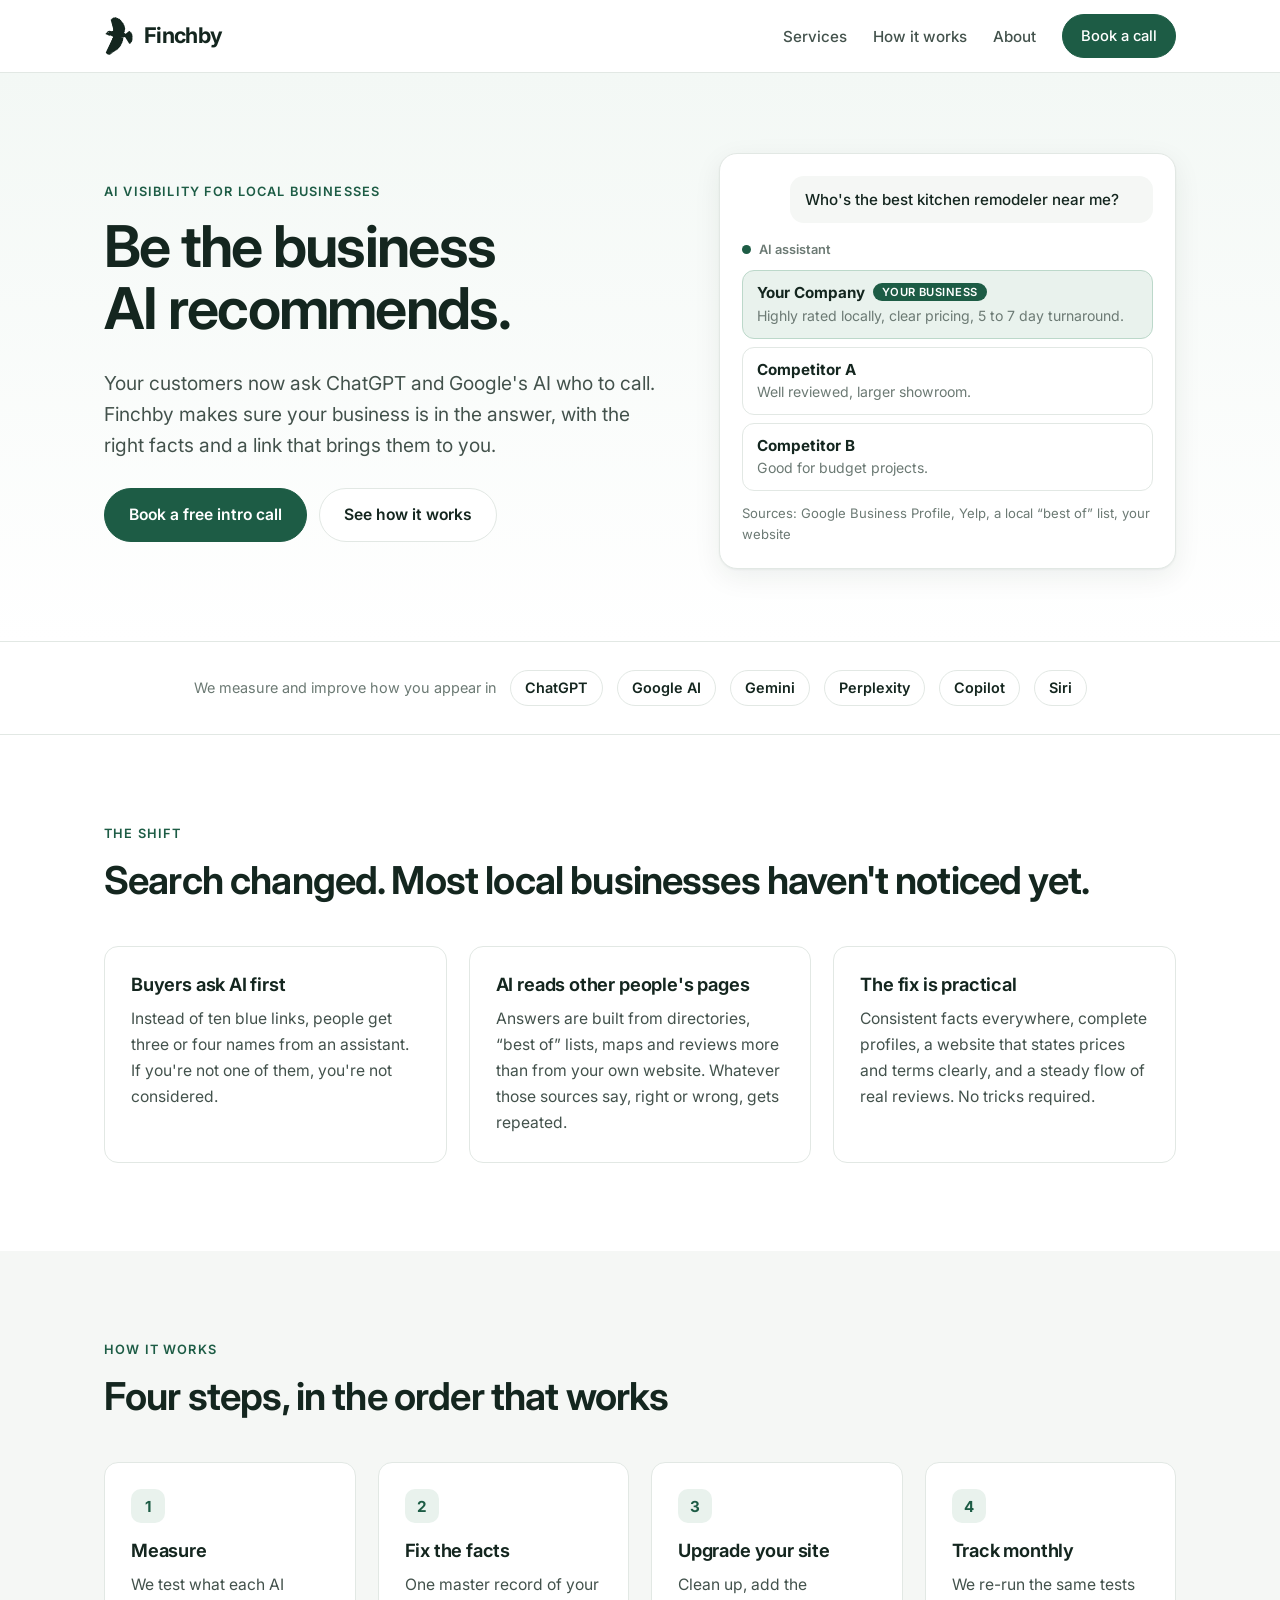
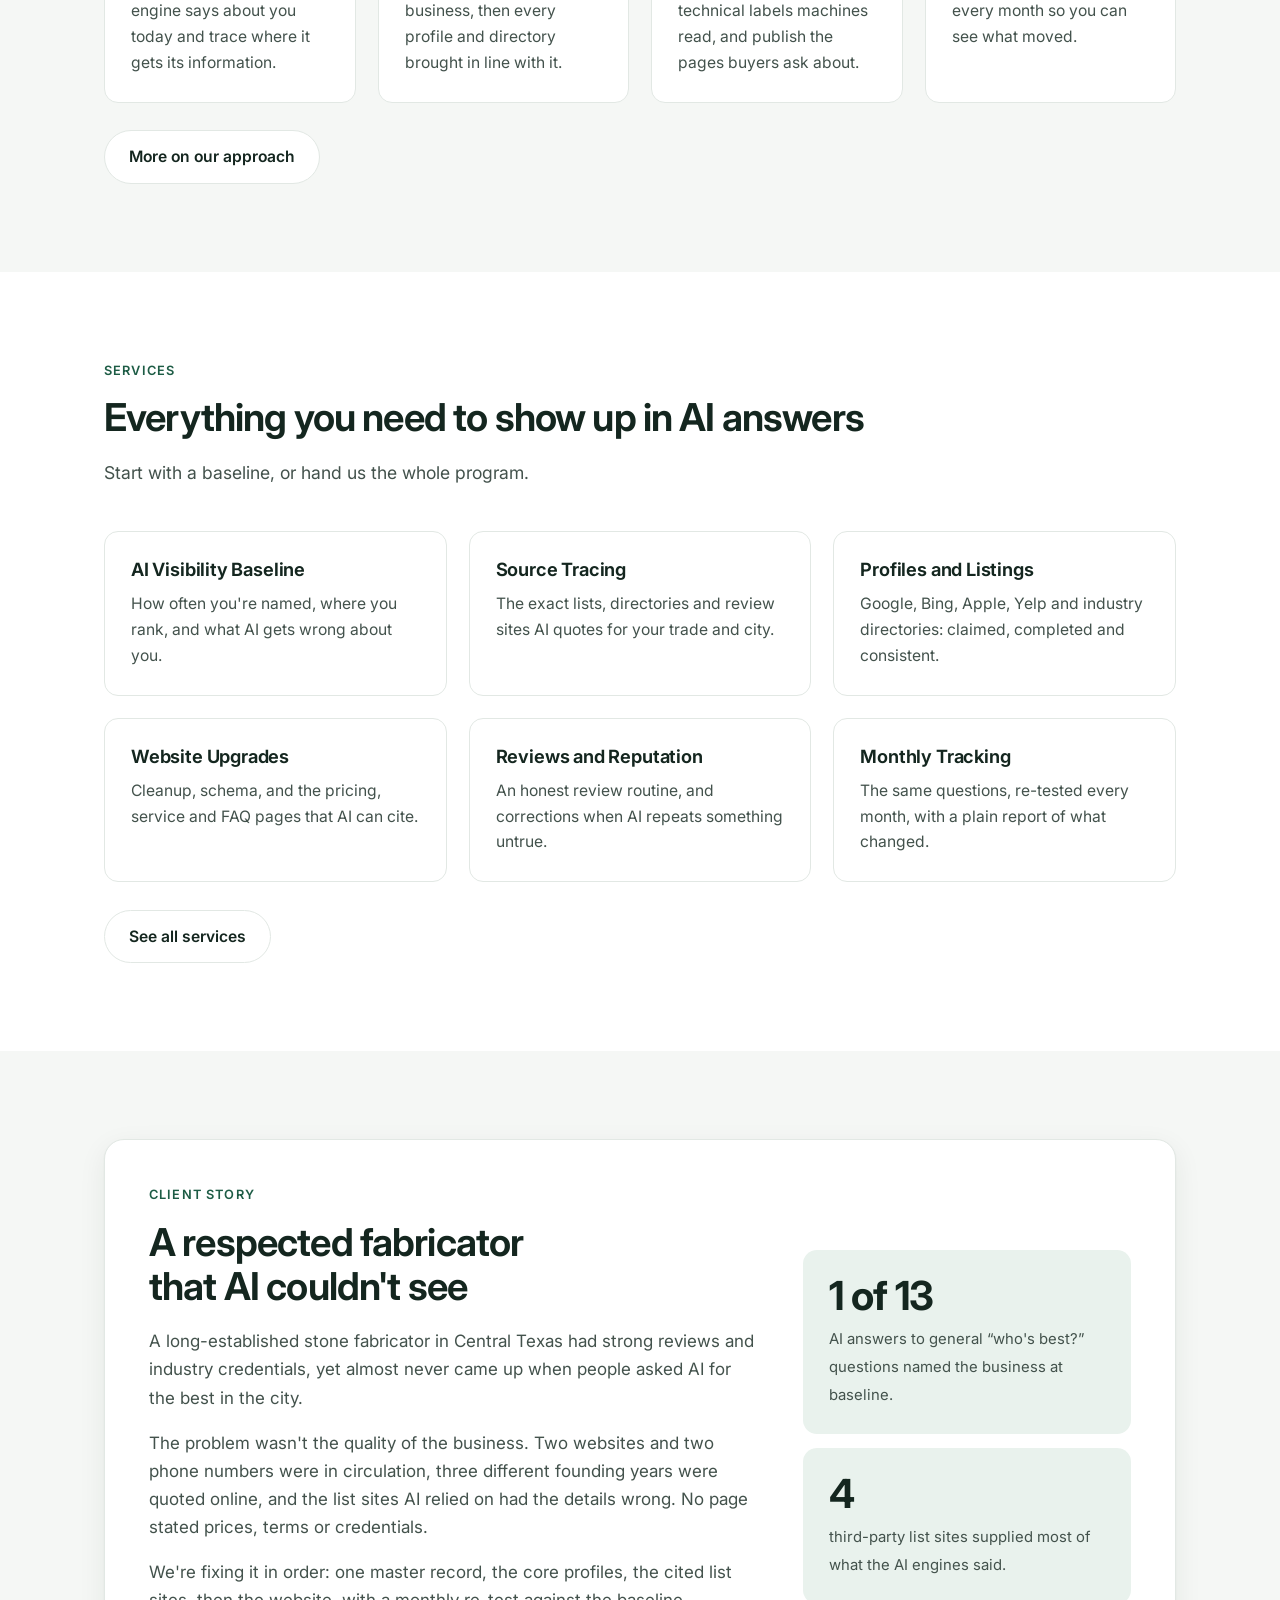
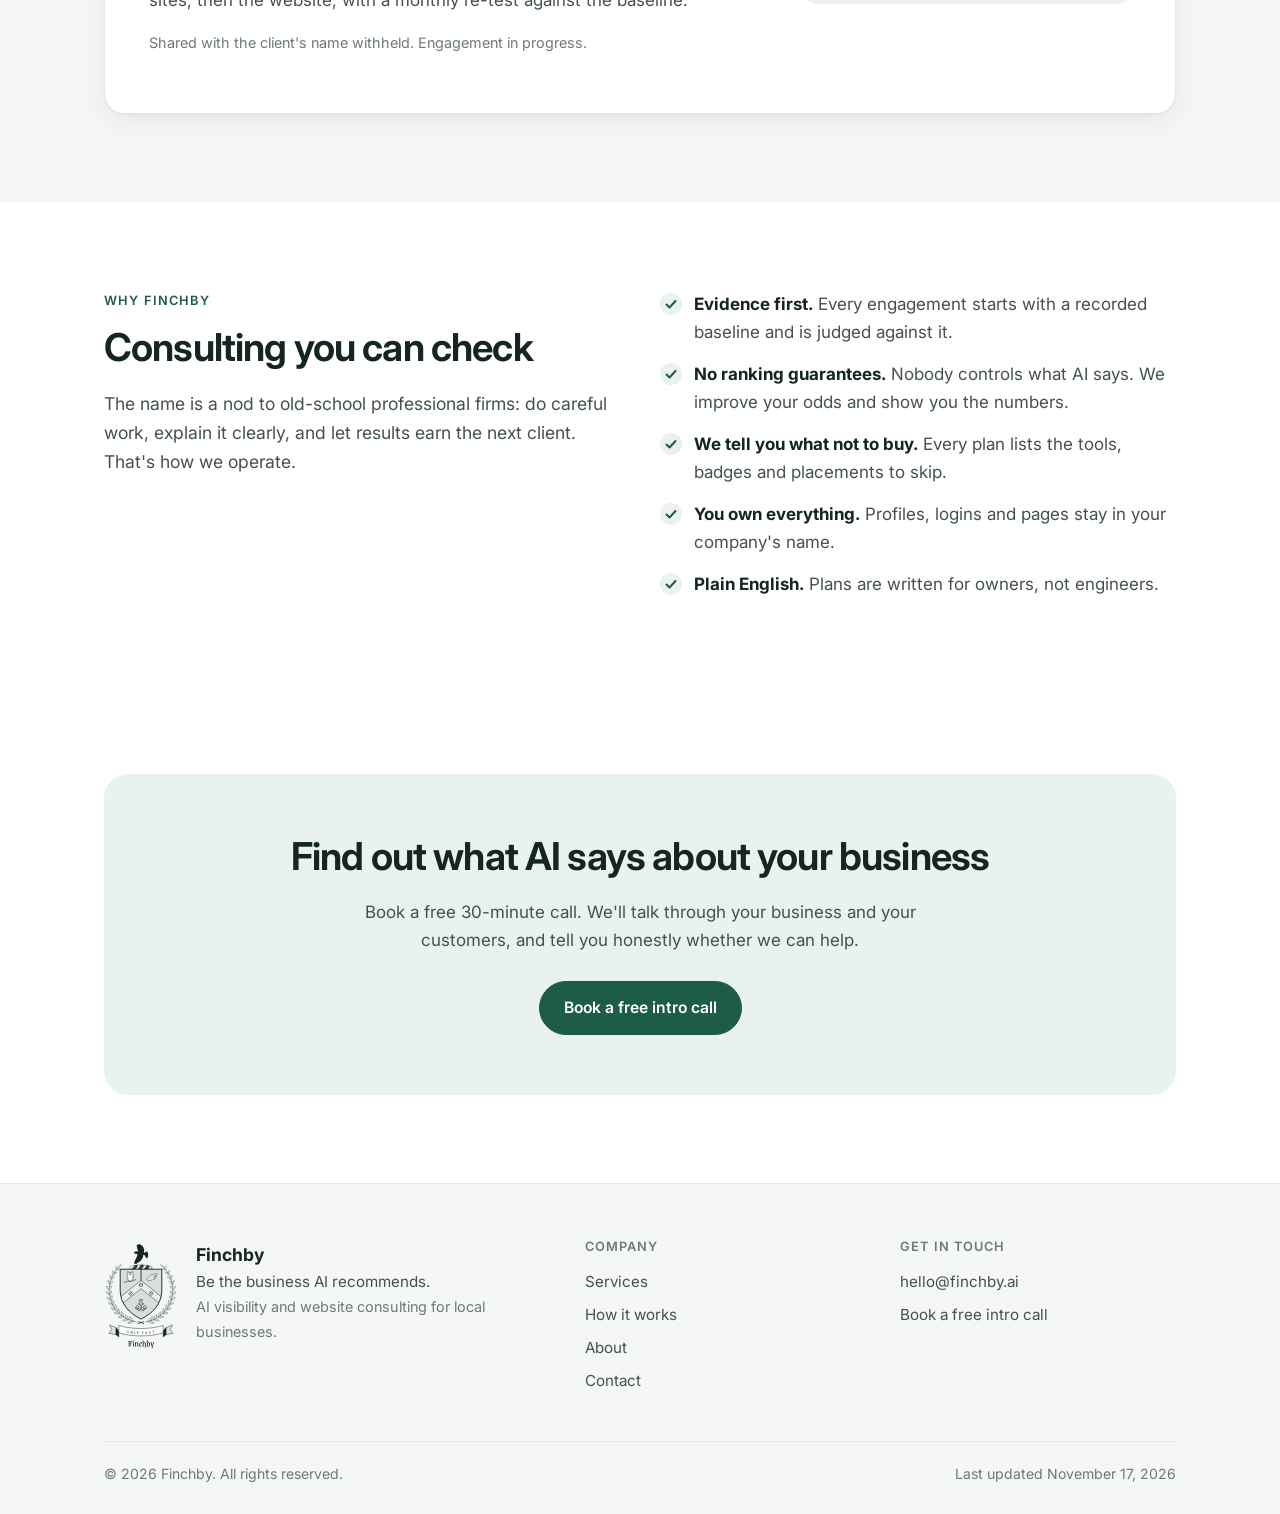
==== finchby_website_V1/index.html @ 9ef3b871 "Crest: cloth-like wreath, Finchby name in blackletter, smaller finch The wreath is now a chunkier tw" ====
<!doctype html>
<html lang="en-US">
<head>
<meta charset="utf-8">
<meta name="viewport" content="width=device-width, initial-scale=1">
<title>AI Visibility for Local Businesses | Finchby</title>
<meta name="description" content="Finchby helps local businesses get found, described accurately and recommended by ChatGPT, Google AI, Gemini, Perplexity and Copilot.">
<link rel="canonical" href="https://finchby.ai/">
<meta property="og:type" content="website">
<meta property="og:site_name" content="Finchby">
<meta property="og:title" content="AI Visibility for Local Businesses | Finchby">
<meta property="og:description" content="Finchby helps local businesses get found, described accurately and recommended by ChatGPT, Google AI, Gemini, Perplexity and Copilot.">
<meta property="og:url" content="https://finchby.ai/">
<link rel="icon" href="assets/img/finch.svg" type="image/svg+xml">
<link rel="preconnect" href="https://fonts.googleapis.com">
<link rel="preconnect" href="https://fonts.gstatic.com" crossorigin>
<link href="https://fonts.googleapis.com/css2?family=Inter:wght@400;500;600;700&display=swap" rel="stylesheet">
<link rel="stylesheet" href="assets/css/style.css">
<script type="application/ld+json">
{
 "@context": "https://schema.org",
 "@type": "ProfessionalService",
 "@id": "https://finchby.ai/#organization",
 "name": "Finchby",
 "url": "https://finchby.ai/",
 "logo": "https://finchby.ai/assets/img/finch.svg",
 "email": "hello@finchby.ai",
 "description": "AI visibility consultancy for local businesses.",
 "slogan": "Be the business AI recommends.",
 "founder": {
  "@type": "Person",
  "name": "Steven Hope"
 },
 "areaServed": {
  "@type": "Country",
  "name": "United States"
 },
 "knowsAbout": [
  "AI visibility",
  "Generative engine optimization",
  "Answer engine optimization",
  "Local SEO",
  "WordPress",
  "Structured data"
 ],
 "hasOfferCatalog": {
  "@type": "OfferCatalog",
  "name": "Services",
  "itemListElement": [
   {
    "@type": "Offer",
    "itemOffered": {
     "@type": "Service",
     "name": "AI Visibility Baseline",
     "description": "We ask ChatGPT, Google, Gemini, Perplexity and Copilot the questions your customers ask, several times each. You see how often you're named, where you rank, which facts are wrong and which competitors show up instead."
    }
   },
   {
    "@type": "Offer",
    "itemOffered": {
     "@type": "Service",
     "name": "Source Tracing",
     "description": "AI rarely quotes your own website. We find the list sites, directories and review platforms it actually pulls from for your trade and city, and show where you stand on each one."
    }
   },
   {
    "@type": "Offer",
    "itemOffered": {
     "@type": "Service",
     "name": "Site Readiness Audit",
     "description": "A technical check of whether search engines and AI crawlers can reach and understand your website. You get a clear verdict (Ready, Needs Work or Blocked) and the reason."
    }
   },
   {
    "@type": "Offer",
    "itemOffered": {
     "@type": "Service",
     "name": "Action Plan",
     "description": "A prioritized plan in plain English. Every task has an owner, a time estimate and a cost, with milestones at 30, 60 and 90 days."
    }
   },
   {
    "@type": "Offer",
    "itemOffered": {
     "@type": "Service",
     "name": "Master Record",
     "description": "One agreed source of truth for your name, address, phone, hours, founding year and credentials. Every listing gets checked against it, field by field."
    }
   },
   {
    "@type": "Offer",
    "itemOffered": {
     "@type": "Service",
     "name": "Core Profiles",
     "description": "We claim and complete the profiles AI reads first: Google Business Profile, Bing Places, Apple Business, Yelp, Facebook and the top directory in your industry."
    }
   },
   {
    "@type": "Offer",
    "itemOffered": {
     "@type": "Service",
     "name": "Directory and List-Site Fixes",
     "description": "We get you onto the \u201cbest of\u201d lists AI quotes, correct the entries that are wrong, and tell you which paid placements aren't worth it."
    }
   },
   {
    "@type": "Offer",
    "itemOffered": {
     "@type": "Service",
     "name": "Duplicate and Legacy Cleanup",
     "description": "Old domains, former owners, extra phone numbers and conflicting founding dates confuse AI. We reconcile them, or work around the ones you can't change."
    }
   },
   {
    "@type": "Offer",
    "itemOffered": {
     "@type": "Service",
     "name": "Website Cleanup and Care",
     "description": "We remove leftover pages, broken links, oversized images and security gaps. We work in WordPress, Elementor and Yoast SEO, alongside your developer if you have one."
    }
   },
   {
    "@type": "Offer",
    "itemOffered": {
     "@type": "Service",
     "name": "Technical Setup and Schema",
     "description": "Page titles, descriptions, headings and structured data that tell machines what you do and where, plus the right AI-crawler settings at your host and firewall."
    }
   },
   {
    "@type": "Offer",
    "itemOffered": {
     "@type": "Service",
     "name": "Answer Pages",
     "description": "The pages buyers and AI look for and rarely find: pricing and terms, credentials, services, service areas and FAQs, each answering the question in the first two sentences."
    }
   },
   {
    "@type": "Offer",
    "itemOffered": {
     "@type": "Service",
     "name": "Review Program",
     "description": "A simple routine for asking every customer for a review and replying to each one. We never buy, filter or gate reviews."
    }
   },
   {
    "@type": "Offer",
    "itemOffered": {
     "@type": "Service",
     "name": "AI Answer Corrections",
     "description": "When AI repeats an outdated or unfair claim about you, we trace it to the source, publish the real facts and respond where the claim was made."
    }
   },
   {
    "@type": "Offer",
    "itemOffered": {
     "@type": "Service",
     "name": "Monthly Answer Check",
     "description": "We re-run the same questions on every engine, multiple times, and compare with your baseline. AI answers vary from one run to the next, so a single check proves nothing."
    }
   },
   {
    "@type": "Offer",
    "itemOffered": {
     "@type": "Service",
     "name": "Reporting",
     "description": "AI citations from Bing, question searches from Google, AI-assistant traffic in Google Analytics, and what customers say when you ask how they found you."
    }
   },
   {
    "@type": "Offer",
    "itemOffered": {
     "@type": "Service",
     "name": "Ongoing Advisory",
     "description": "A monthly retainer for owners who want the work watched, adjusted and explained as AI platforms change."
    }
   }
  ]
 }
}
</script>
</head>
<body>
<header class="site-header">
  <div class="wrap">
    <a class="brand" href="index.html" aria-label="Finchby, home">
      <img src="assets/img/finch.svg" alt="" width="30" height="40">
      <span>Finchby</span>
    </a>
    <nav class="nav" aria-label="Primary">
      <a href="services.html">Services</a>
      <a href="approach.html">How it works</a>
      <a href="about.html">About</a>
      <a class="btn" href="contact.html">Book a call</a>
    </nav>
  </div>
</header>
<main>

<section class="hero">
  <div class="wrap">
    <div>
      <p class="eyebrow">AI visibility for local businesses</p>
      <h1>Be the business AI recommends.</h1>
      <p class="lede">Your customers now ask ChatGPT and Google's AI who to call. Finchby makes sure your business is in the answer, with the right facts and a link that brings them to you.</p>
      <div class="actions">
        <a class="btn" href="contact.html">Book a free intro call</a>
        <a class="btn ghost" href="approach.html">See how it works</a>
      </div>
    </div>
    <div class="answer" role="img" aria-label="Illustration of an AI assistant recommending three local businesses, with yours listed first">
      <p class="q">Who's the best kitchen remodeler near me?</p>
      <div class="a-label"><span class="dot"></span>AI assistant</div>
      <ol>
        <li class="you"><strong>Your Company</strong><span>Highly rated locally, clear pricing, 5 to 7 day turnaround.</span></li>
        <li><strong>Competitor A</strong><span>Well reviewed, larger showroom.</span></li>
        <li><strong>Competitor B</strong><span>Good for budget projects.</span></li>
      </ol>
      <p class="src">Sources: Google Business Profile, Yelp, a local &ldquo;best of&rdquo; list, your website</p>
    </div>
  </div>
</section>

<div class="engines">
  <div class="wrap">
    <span>We measure and improve how you appear in</span>
    <span class="chip">ChatGPT</span><span class="chip">Google AI</span><span class="chip">Gemini</span><span class="chip">Perplexity</span><span class="chip">Copilot</span><span class="chip">Siri</span>
  </div>
</div>

<section>
  <div class="wrap">
    <div class="sec-head">
      <p class="eyebrow">The shift</p>
      <h2>Search changed. Most local businesses haven't noticed yet.</h2>
    </div>
    <div class="grid-3">
      <div class="card"><h3>Buyers ask AI first</h3><p>Instead of ten blue links, people get three or four names from an assistant. If you're not one of them, you're not considered.</p></div>
      <div class="card"><h3>AI reads other people's pages</h3><p>Answers are built from directories, &ldquo;best of&rdquo; lists, maps and reviews more than from your own website. Whatever those sources say, right or wrong, gets repeated.</p></div>
      <div class="card"><h3>The fix is practical</h3><p>Consistent facts everywhere, complete profiles, a website that states prices and terms clearly, and a steady flow of real reviews. No tricks required.</p></div>
    </div>
  </div>
</section>

<section class="soft">
  <div class="wrap">
    <div class="sec-head">
      <p class="eyebrow">How it works</p>
      <h2>Four steps, in the order that works</h2>
    </div>
    <div class="grid-4">
      <div class="card"><span class="num">1</span><h3>Measure</h3><p>We test what each AI engine says about you today and trace where it gets its information.</p></div>
      <div class="card"><span class="num">2</span><h3>Fix the facts</h3><p>One master record of your business, then every profile and directory brought in line with it.</p></div>
      <div class="card"><span class="num">3</span><h3>Upgrade your site</h3><p>Clean up, add the technical labels machines read, and publish the pages buyers ask about.</p></div>
      <div class="card"><span class="num">4</span><h3>Track monthly</h3><p>We re-run the same tests every month so you can see what moved.</p></div>
    </div>
    <div class="actions"><a class="btn ghost" href="approach.html">More on our approach</a></div>
  </div>
</section>

<section>
  <div class="wrap">
    <div class="sec-head">
      <p class="eyebrow">Services</p>
      <h2>Everything you need to show up in AI answers</h2>
      <p class="sub">Start with a baseline, or hand us the whole program.</p>
    </div>
    <div class="grid-3">
      <a class="card" href="services.html"><h3>AI Visibility Baseline</h3><p>How often you're named, where you rank, and what AI gets wrong about you.</p></a>
      <a class="card" href="services.html"><h3>Source Tracing</h3><p>The exact lists, directories and review sites AI quotes for your trade and city.</p></a>
      <a class="card" href="services.html"><h3>Profiles and Listings</h3><p>Google, Bing, Apple, Yelp and industry directories: claimed, completed and consistent.</p></a>
      <a class="card" href="services.html"><h3>Website Upgrades</h3><p>Cleanup, schema, and the pricing, service and FAQ pages that AI can cite.</p></a>
      <a class="card" href="services.html"><h3>Reviews and Reputation</h3><p>An honest review routine, and corrections when AI repeats something untrue.</p></a>
      <a class="card" href="services.html"><h3>Monthly Tracking</h3><p>The same questions, re-tested every month, with a plain report of what changed.</p></a>
    </div>
    <div class="actions"><a class="btn ghost" href="services.html">See all services</a></div>
  </div>
</section>

<section class="soft">
  <div class="wrap">
    <div class="case">
      <div>
        <p class="eyebrow">Client story</p>
        <h2>A respected fabricator that AI couldn't see</h2>
        <p>A long-established stone fabricator in Central Texas had strong reviews and industry credentials, yet almost never came up when people asked AI for the best in the city.</p>
        <p>The problem wasn't the quality of the business. Two websites and two phone numbers were in circulation, three different founding years were quoted online, and the list sites AI relied on had the details wrong. No page stated prices, terms or credentials.</p>
        <p>We're fixing it in order: one master record, the core profiles, the cited list sites, then the website, with a monthly re-test against the baseline.</p>
        <p class="small">Shared with the client's name withheld. Engagement in progress.</p>
      </div>
      <div>
        <div class="stat"><b>1 of 13</b><span>AI answers to general &ldquo;who's best?&rdquo; questions named the business at baseline.</span></div>
        <div class="stat"><b>4</b><span>third-party list sites supplied most of what the AI engines said.</span></div>
      </div>
    </div>
  </div>
</section>

<section>
  <div class="wrap">
    <div class="grid-2">
      <div>
        <p class="eyebrow">Why Finchby</p>
        <h2>Consulting you can check</h2>
        <p class="sub">The name is a nod to old-school professional firms: do careful work, explain it clearly, and let results earn the next client. That's how we operate.</p>
      </div>
      <ul class="checks">
        <li><strong>Evidence first.</strong> Every engagement starts with a recorded baseline and is judged against it.</li>
        <li><strong>No ranking guarantees.</strong> Nobody controls what AI says. We improve your odds and show you the numbers.</li>
        <li><strong>We tell you what not to buy.</strong> Every plan lists the tools, badges and placements to skip.</li>
        <li><strong>You own everything.</strong> Profiles, logins and pages stay in your company's name.</li>
        <li><strong>Plain English.</strong> Plans are written for owners, not engineers.</li>
      </ul>
    </div>
  </div>
</section>

<section>
  <div class="wrap">
    <div class="cta">
      <h2>Find out what AI says about your business</h2>
      <p>Book a free 30-minute call. We'll talk through your business and your customers, and tell you honestly whether we can help.</p>
      <div class="actions" style="justify-content:center"><a class="btn" href="contact.html">Book a free intro call</a></div>
    </div>
  </div>
</section>
</main>
<footer class="site-footer">
  <div class="wrap">
    <div class="cols">
      <div class="foot-brand">
        <img src="assets/img/crest.svg" alt="The Finchby crest" width="74" height="110">
        <p><strong>Finchby</strong><br>Be the business AI recommends.<br><span class="small">AI visibility and website consulting for local businesses.</span></p>
      </div>
      <div>
        <h2>Company</h2>
        <ul>
          <li><a href="services.html">Services</a></li>
          <li><a href="approach.html">How it works</a></li>
          <li><a href="about.html">About</a></li>
          <li><a href="contact.html">Contact</a></li>
        </ul>
      </div>
      <div>
        <h2>Get in touch</h2>
        <ul>
          <li><a href="mailto:hello@finchby.ai">hello@finchby.ai</a></li>
          <li><a href="contact.html">Book a free intro call</a></li>
        </ul>
      </div>
    </div>
    <div class="colophon"><span>&copy; 2026 Finchby. All rights reserved.</span><span>Last updated November 17, 2026</span></div>
  </div>
</footer>
</body>
</html>
---- finchby_website_V1/assets/css/style.css ----
/* Finchby — site styles.
   The same tokens go into Elementor > Site Settings (Global Colors / Global Fonts).
   See docs/WORDPRESS-BUILD-GUIDE.md */
:root {
  --bg: #ffffff;
  --soft: #f5f7f5;        /* alternate band */
  --tint: #e9f2ed;        /* brand tint: badges, highlights, CTA band */
  --ink: #14261f;         /* headings, logo */
  --text: #43524c;        /* body copy */
  --muted: #6c7a74;
  --line: #e2e8e4;
  --brand: #1d5c45;       /* buttons, links */
  --brand-dark: #154634;
  --radius: 14px;
  --shadow: 0 1px 2px rgba(20,38,31,.05), 0 8px 28px rgba(20,38,31,.07);
  --font: "Inter", system-ui, -apple-system, "Segoe UI", Roboto, Arial, sans-serif;
  --wrap: 1120px;
}
* { box-sizing: border-box; }
html { -webkit-text-size-adjust: 100%; scroll-behavior: smooth; }
body { margin: 0; background: var(--bg); color: var(--text); font-family: var(--font); font-size: 17px; line-height: 1.65; -webkit-font-smoothing: antialiased; }
img, svg { max-width: 100%; height: auto; }
a { color: var(--brand); text-underline-offset: 3px; }
a:hover { color: var(--brand-dark); }
.wrap { max-width: var(--wrap); margin: 0 auto; padding: 0 24px; }
.narrow { max-width: 760px; }
.center { text-align: center; }
.center .lede, .center .sub { margin-left: auto; margin-right: auto; }

h1, h2, h3 { color: var(--ink); font-weight: 650; line-height: 1.15; letter-spacing: -.022em; margin: 0 0 .5em; text-wrap: balance; }
h1 { font-size: clamp(2.3rem, 5vw, 3.6rem); letter-spacing: -.03em; line-height: 1.07; }
h2 { font-size: clamp(1.7rem, 3.2vw, 2.4rem); }
h3 { font-size: 1.14rem; letter-spacing: -.01em; line-height: 1.3; }
p { margin: 0 0 1em; }
.lede { font-size: 1.2rem; line-height: 1.6; max-width: 36em; }
.sub { font-size: 1.1rem; max-width: 40em; color: var(--text); }
.eyebrow { font-size: .8rem; font-weight: 600; letter-spacing: .09em; text-transform: uppercase; color: var(--brand); margin: 0 0 .9rem; }
.small { font-size: .9rem; color: var(--muted); }

/* Header */
.site-header { position: sticky; top: 0; z-index: 10; background: rgba(255,255,255,.92); backdrop-filter: blur(10px); border-bottom: 1px solid var(--line); }
.site-header .wrap { display: flex; align-items: center; justify-content: space-between; flex-wrap: wrap; gap: 6px 28px; padding-top: 14px; padding-bottom: 14px; }
.brand { display: flex; align-items: center; gap: 10px; text-decoration: none; color: var(--ink); font-size: 1.35rem; font-weight: 700; letter-spacing: -.03em; }
.brand img { width: 30px; display: block; }
.nav { display: flex; align-items: center; flex-wrap: wrap; gap: 4px 26px; }
.nav a { font-size: .95rem; font-weight: 500; text-decoration: none; color: var(--text); }
.nav a:hover, .nav a[aria-current="page"] { color: var(--ink); }
.nav a[aria-current="page"] { font-weight: 600; }

/* Buttons */
.btn { display: inline-block; font: inherit; font-size: .98rem; font-weight: 600; text-decoration: none; cursor: pointer; padding: 13px 24px; border-radius: 999px; border: 1px solid var(--brand); background: var(--brand); color: #fff; transition: background .15s, transform .15s; }
.btn:hover { background: var(--brand-dark); border-color: var(--brand-dark); color: #fff; transform: translateY(-1px); }
.btn.ghost { background: #fff; color: var(--ink); border-color: var(--line); }
.btn.ghost:hover { background: var(--soft); color: var(--ink); border-color: #cfd8d2; }
.nav .btn { padding: 9px 18px; font-size: .92rem; color: #fff; }
.actions { display: flex; flex-wrap: wrap; gap: 12px; margin-top: 1.7rem; }
.center .actions { justify-content: center; }

/* Sections */
section { padding: 88px 0; }
.soft { background: var(--soft); }
.hero { padding: 80px 0 72px; background: linear-gradient(180deg, #f3f8f5 0%, #fff 100%); }
.hero .wrap { display: grid; grid-template-columns: 1.1fr .9fr; gap: 56px; align-items: center; }
.page-head { padding: 72px 0 48px; background: linear-gradient(180deg, #f3f8f5 0%, #fff 100%); }
.sec-head { margin-bottom: 44px; }

/* AI answer mock-up */
.answer { background: #fff; border: 1px solid var(--line); border-radius: 18px; box-shadow: var(--shadow); padding: 22px; font-size: .95rem; }
.answer .q { background: var(--soft); border-radius: 14px; padding: 11px 15px; color: var(--ink); font-weight: 500; margin: 0 0 16px 48px; }
.answer .a-label { display: flex; align-items: center; gap: 8px; font-size: .8rem; font-weight: 600; color: var(--muted); margin-bottom: 10px; }
.answer .dot { width: 9px; height: 9px; border-radius: 50%; background: var(--brand); }
.answer ol { list-style: none; margin: 0; padding: 0; display: grid; gap: 8px; }
.answer li { border: 1px solid var(--line); border-radius: 12px; padding: 11px 14px; line-height: 1.45; }
.answer li strong { color: var(--ink); display: block; }
.answer li span { color: var(--muted); font-size: .88rem; }
.answer li.you { background: var(--tint); border-color: #bcd8ca; }
.answer li.you strong::after { content: "Your business"; font-size: .7rem; font-weight: 600; letter-spacing: .04em; text-transform: uppercase; background: var(--brand); color: #fff; border-radius: 999px; padding: 2px 9px; margin-left: 8px; vertical-align: 2px; }
.answer .src { margin: 12px 0 0; font-size: .82rem; color: var(--muted); }

/* Engine strip */
.engines { padding: 28px 0; border-top: 1px solid var(--line); border-bottom: 1px solid var(--line); }
.engines .wrap { display: flex; flex-wrap: wrap; align-items: center; justify-content: center; gap: 10px 14px; }
.engines span { font-size: .9rem; color: var(--muted); }
.chip { font-weight: 600; color: var(--ink) !important; border: 1px solid var(--line); border-radius: 999px; padding: 5px 14px; background: #fff; }

/* Grids and cards */
.grid-4 { display: grid; grid-template-columns: repeat(4, 1fr); gap: 22px; }
.grid-3 { display: grid; grid-template-columns: repeat(3, 1fr); gap: 22px; }
.grid-2 { display: grid; grid-template-columns: repeat(2, 1fr); gap: 40px; }
.card { background: #fff; border: 1px solid var(--line); border-radius: var(--radius); padding: 26px; }
.card p:last-child { margin-bottom: 0; }
.card p { font-size: .98rem; }
a.card { text-decoration: none; color: inherit; transition: box-shadow .15s, transform .15s; display: block; }
a.card:hover { box-shadow: var(--shadow); transform: translateY(-2px); color: inherit; }
.num { display: inline-flex; align-items: center; justify-content: center; width: 34px; height: 34px; border-radius: 10px; background: var(--tint); color: var(--brand); font-weight: 700; font-size: .95rem; margin-bottom: 16px; }
.more { font-weight: 600; color: var(--brand); font-size: .92rem; }

/* Case study */
.case { background: #fff; border: 1px solid var(--line); border-radius: 20px; box-shadow: var(--shadow); padding: 44px; display: grid; grid-template-columns: 1.3fr .7fr; gap: 44px; align-items: center; }
.stat { background: var(--tint); border-radius: var(--radius); padding: 26px; }
.stat + .stat { margin-top: 14px; }
.stat b { display: block; font-size: 2.5rem; line-height: 1; letter-spacing: -.03em; color: var(--ink); margin-bottom: 8px; }
.stat span { font-size: .93rem; }

/* Check lists */
.checks { list-style: none; padding: 0; margin: 0; display: grid; gap: 14px; }
.checks li { position: relative; padding-left: 34px; }
.checks li::before { content: ""; position: absolute; left: 0; top: 3px; width: 22px; height: 22px; border-radius: 50%; background: var(--tint) url("data:image/svg+xml,%3Csvg xmlns='http://www.w3.org/2000/svg' viewBox='0 0 22 22'%3E%3Cpath d='M6.5 11.5l3 3 6-6.5' fill='none' stroke='%231d5c45' stroke-width='2' stroke-linecap='round' stroke-linejoin='round'/%3E%3C/svg%3E") center/22px no-repeat; }
.checks.no li::before { background-color: #f3eeee; background-image: url("data:image/svg+xml,%3Csvg xmlns='http://www.w3.org/2000/svg' viewBox='0 0 22 22'%3E%3Cpath d='M7.5 7.5l7 7m0-7l-7 7' fill='none' stroke='%238a5a55' stroke-width='2' stroke-linecap='round'/%3E%3C/svg%3E"); }
.checks strong { color: var(--ink); }

/* Services catalogue */
.legend { display: flex; flex-wrap: wrap; gap: 8px 24px; align-items: center; font-size: .92rem; color: var(--muted); margin: 0; }
.svc-group { padding: 48px 0; border-top: 1px solid var(--line); display: grid; grid-template-columns: 280px 1fr; gap: 40px; }
.svc-group > header p { color: var(--muted); font-size: .98rem; }
.svc-list { display: grid; grid-template-columns: repeat(2, 1fr); gap: 16px; }
.svc { border: 1px solid var(--line); border-radius: var(--radius); padding: 22px; background: #fff; }
.svc h3 { margin-bottom: .5em; }
.svc p { margin: 0; font-size: .96rem; }
.status { display: inline-block; font-size: .7rem; font-weight: 600; letter-spacing: .05em; text-transform: uppercase; padding: 3px 10px; border-radius: 999px; background: var(--tint); color: var(--brand); margin-bottom: 12px; white-space: nowrap; }
.status.soon { background: #f1f2f1; color: var(--muted); }
.svc.is-soon { background: var(--soft); border-style: dashed; }
.svc.is-soon h3 { color: var(--text); }

/* FAQ */
.faq { display: grid; grid-template-columns: repeat(2, 1fr); gap: 8px 48px; }
.faq h3 { margin-top: 1.2em; }
.faq p { font-size: .98rem; }

/* CTA band */
.cta { background: var(--tint); border-radius: 24px; padding: 60px 32px; text-align: center; }
.cta p { max-width: 34em; margin-left: auto; margin-right: auto; }

/* Form */
form { display: grid; gap: 16px; }
label { display: block; font-size: .88rem; font-weight: 600; color: var(--ink); margin-bottom: 6px; }
input, select, textarea { width: 100%; font: inherit; font-size: 1rem; color: var(--ink); background: #fff; border: 1px solid #cfd8d2; border-radius: 10px; padding: 11px 13px; }
input:focus, select:focus, textarea:focus { outline: 2px solid var(--brand); outline-offset: 1px; border-color: var(--brand); }
form .btn { justify-self: start; }
.form-card { background: #fff; border: 1px solid var(--line); border-radius: 20px; box-shadow: var(--shadow); padding: 32px; }

/* Footer */
.site-footer { border-top: 1px solid var(--line); background: var(--soft); padding: 56px 0 28px; font-size: .95rem; }
.site-footer .cols { display: grid; grid-template-columns: 1.6fr 1fr 1fr; gap: 40px; }
.site-footer h2 { font-size: .8rem; letter-spacing: .08em; text-transform: uppercase; font-weight: 600; color: var(--muted); margin-bottom: .9rem; }
.site-footer ul { list-style: none; margin: 0; padding: 0; }
.site-footer li { margin-bottom: 8px; }
.site-footer a { color: var(--text); text-decoration: none; }
.site-footer a:hover { color: var(--ink); text-decoration: underline; }
.foot-brand { display: flex; gap: 18px; align-items: flex-start; }
.foot-brand img { width: 74px; flex: none; }
.foot-brand strong { color: var(--ink); font-size: 1.1rem; }
.colophon { margin-top: 40px; padding-top: 20px; border-top: 1px solid var(--line); color: var(--muted); font-size: .88rem; display: flex; flex-wrap: wrap; justify-content: space-between; gap: 8px; }

@media (max-width: 900px) {
  section { padding: 60px 0; }
  .hero { padding: 48px 0; }
  .hero .wrap, .case, .grid-2, .svc-group, .faq, .site-footer .cols { grid-template-columns: 1fr; }
  .hero .wrap { gap: 36px; }
  .grid-4, .grid-3 { grid-template-columns: repeat(2, 1fr); }
  .case { padding: 28px; gap: 28px; }
  .svc-group { gap: 18px; }
  .site-header { position: static; }
  .site-header .wrap { justify-content: center; }
  .nav { justify-content: center; gap: 4px 18px; }
}
@media (max-width: 600px) {
  body { font-size: 16px; }
  .grid-4, .grid-3, .svc-list { grid-template-columns: 1fr; }
  .answer .q { margin-left: 16px; }
  .cta { padding: 44px 22px; }
}
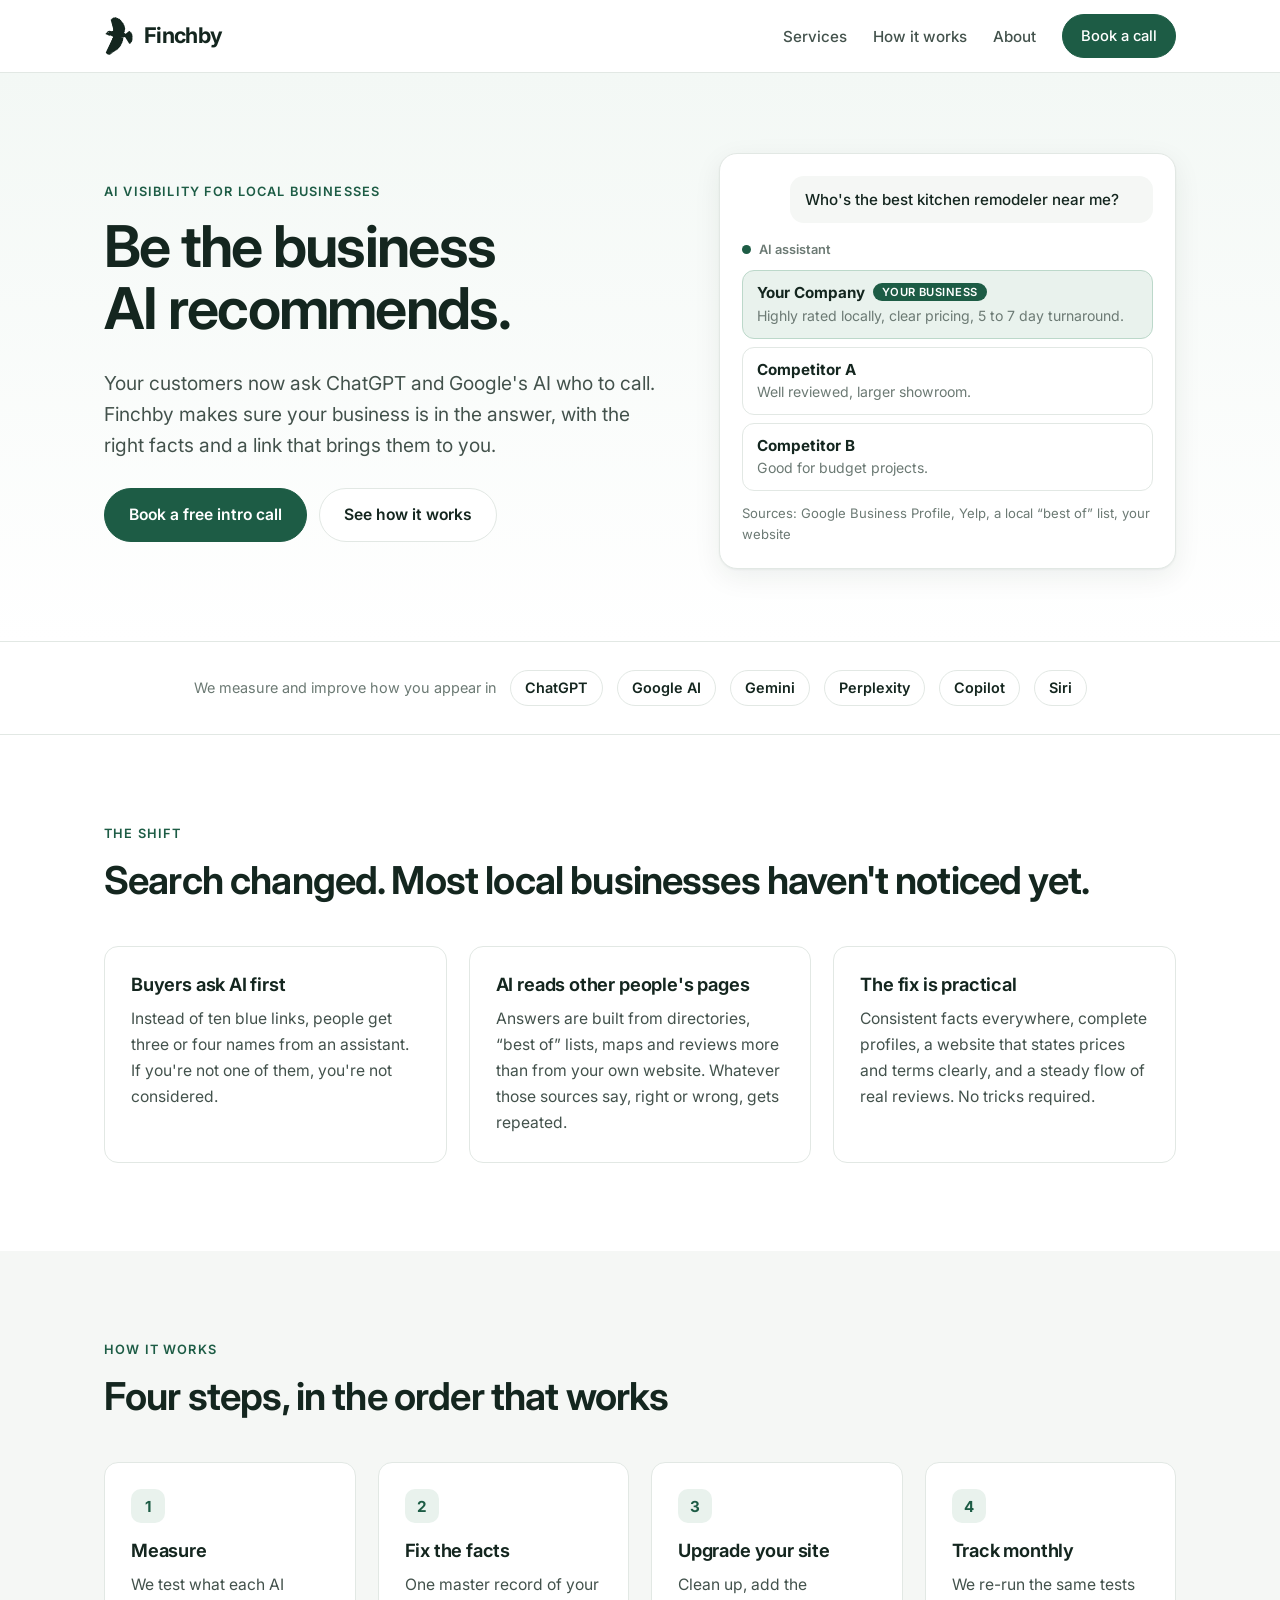
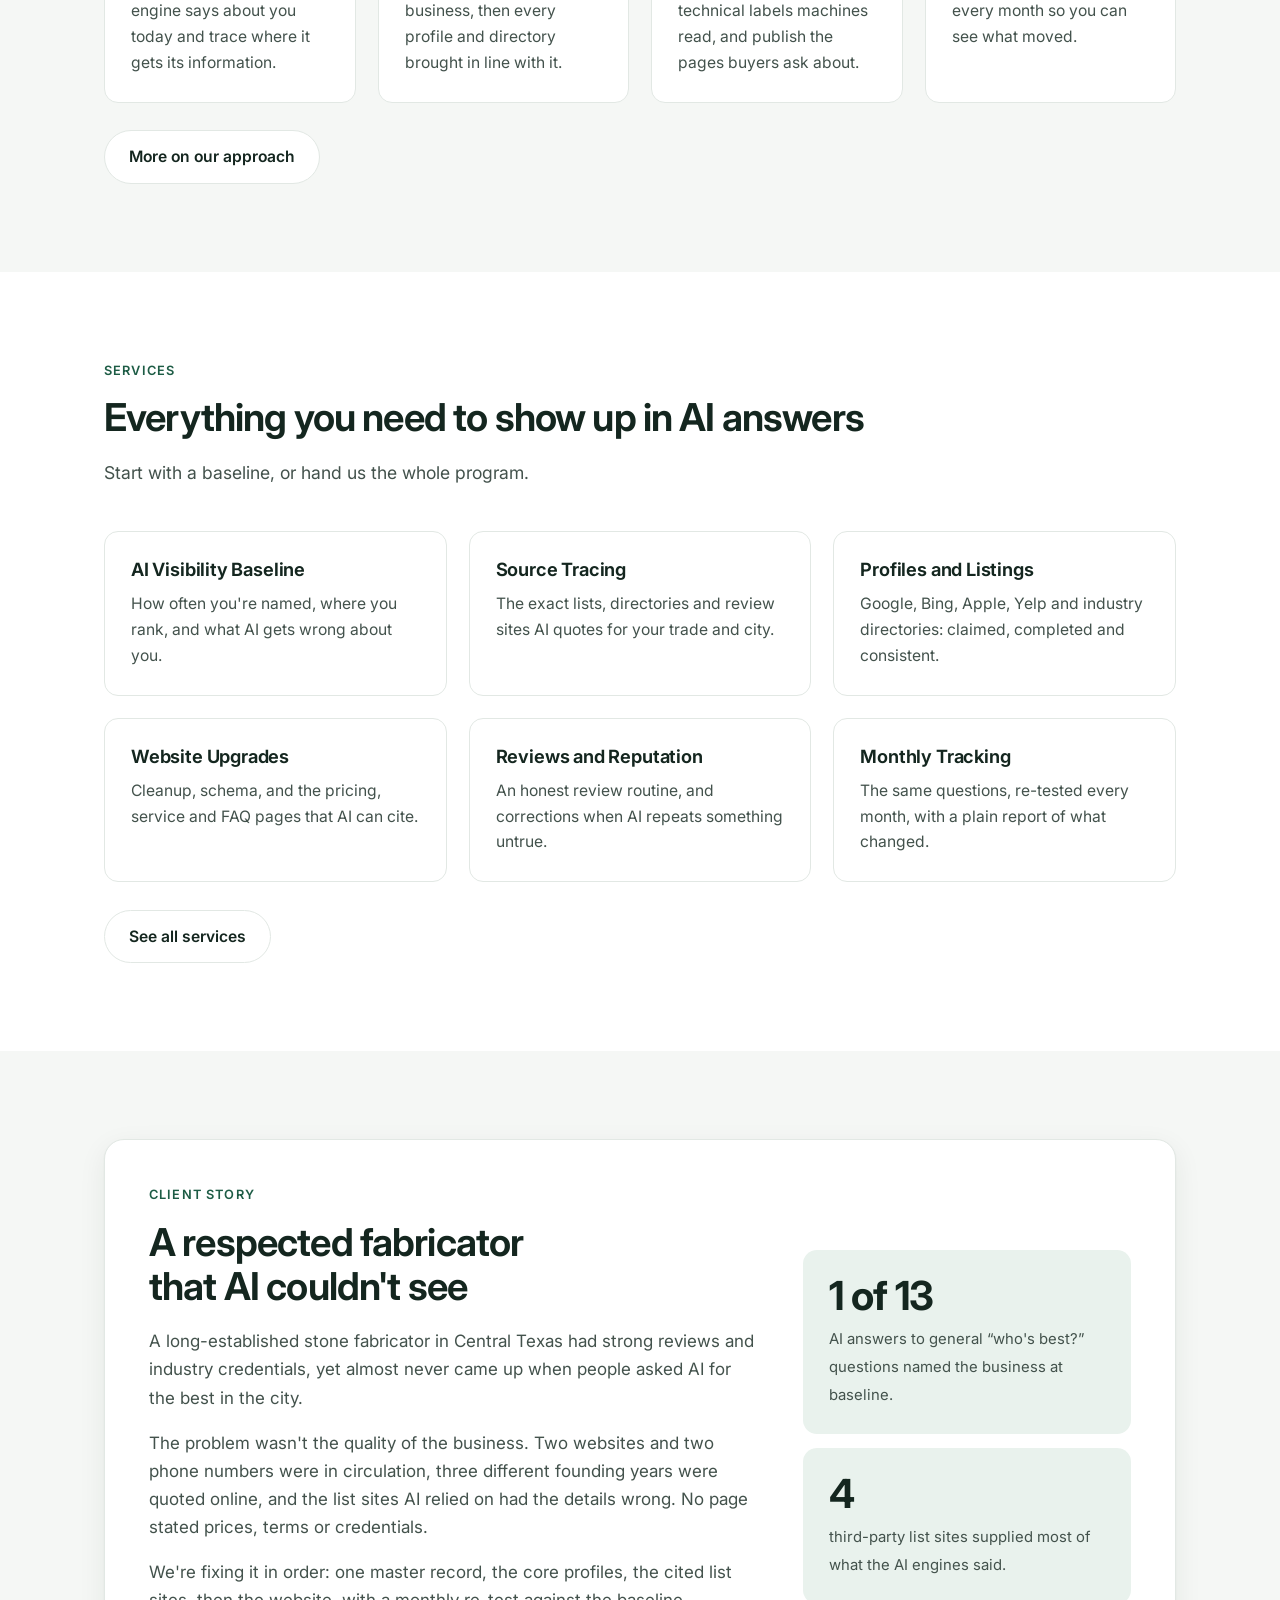
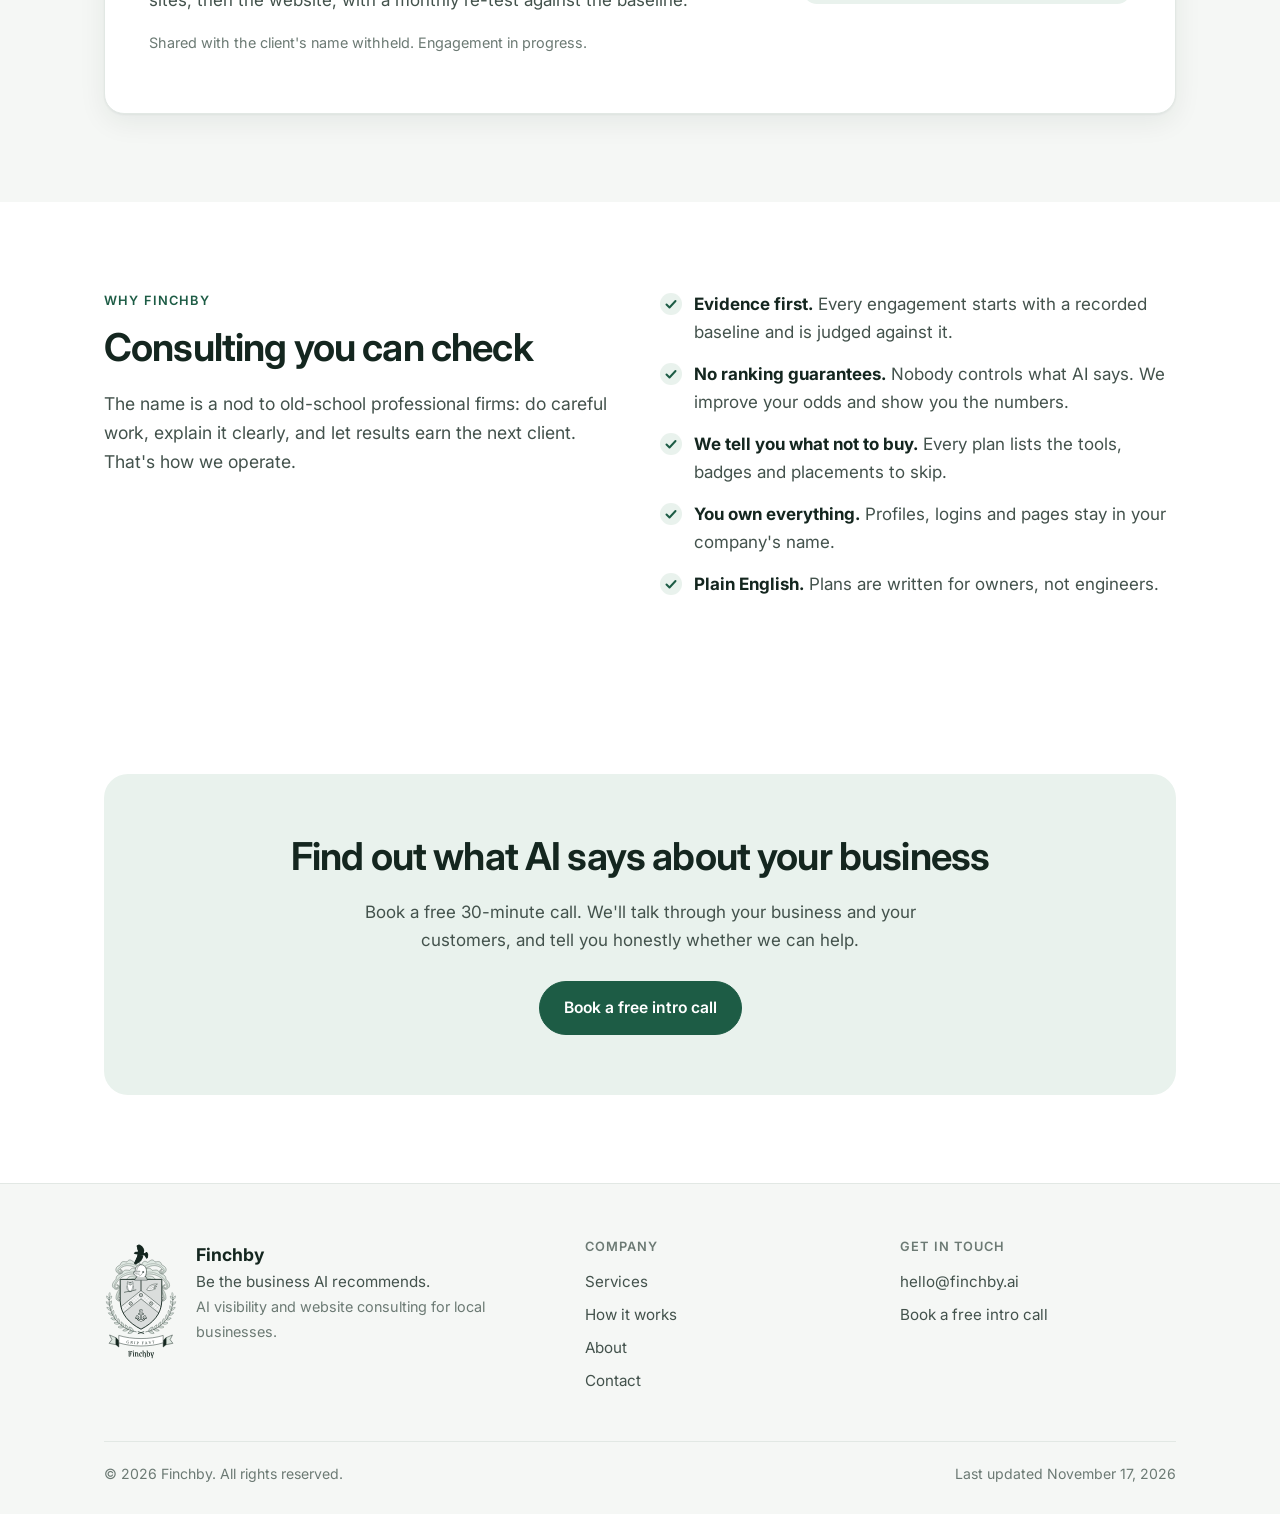
==== commit 9f36589c: "Crest: replace the wreath with a helm and mantling The finch now stands on a closed steel helm shown" ====
--- a/finchby_website_V1/index.html
+++ b/finchby_website_V1/index.html
@@ -329,7 +329,7 @@
   <div class="wrap">
     <div class="cols">
       <div class="foot-brand">
-        <img src="assets/img/crest.svg" alt="The Finchby crest" width="74" height="110">
+        <img src="assets/img/crest.svg" alt="The Finchby crest" width="74" height="120">
         <p><strong>Finchby</strong><br>Be the business AI recommends.<br><span class="small">AI visibility and website consulting for local businesses.</span></p>
       </div>
       <div>
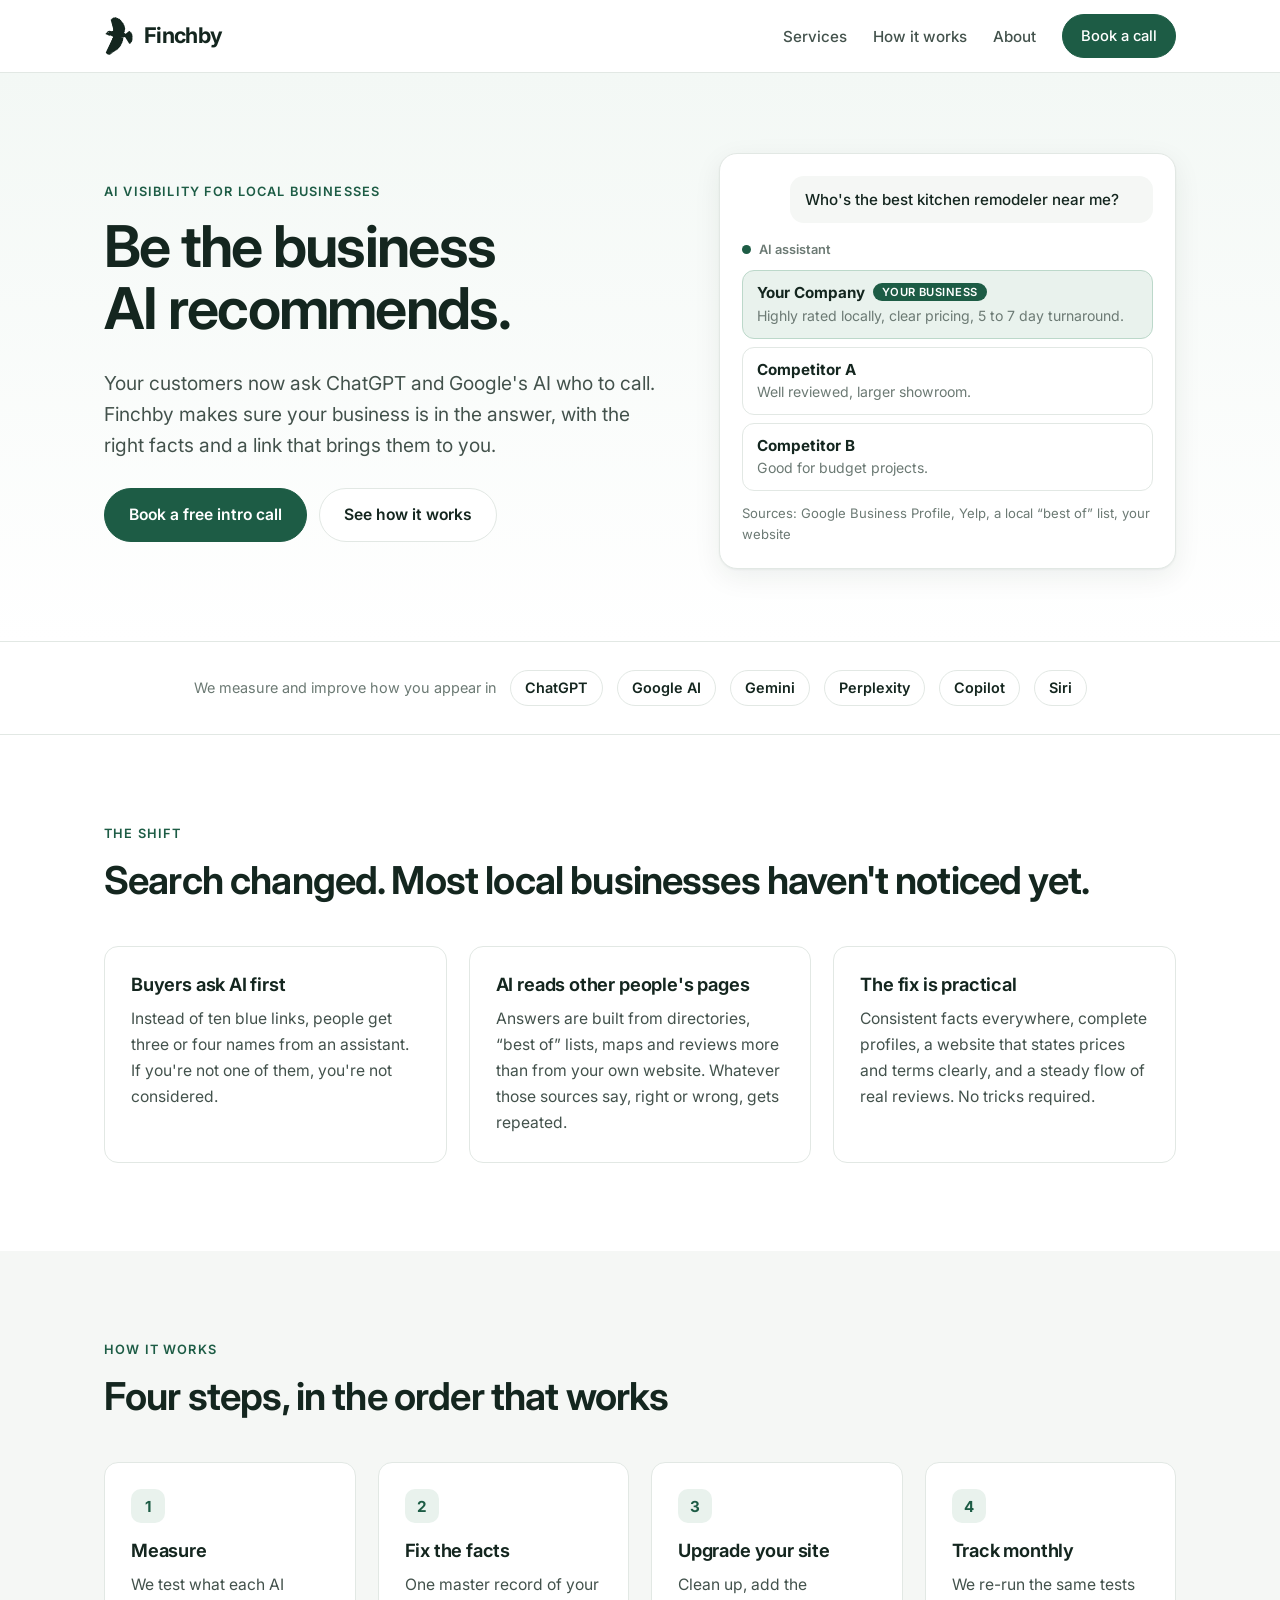
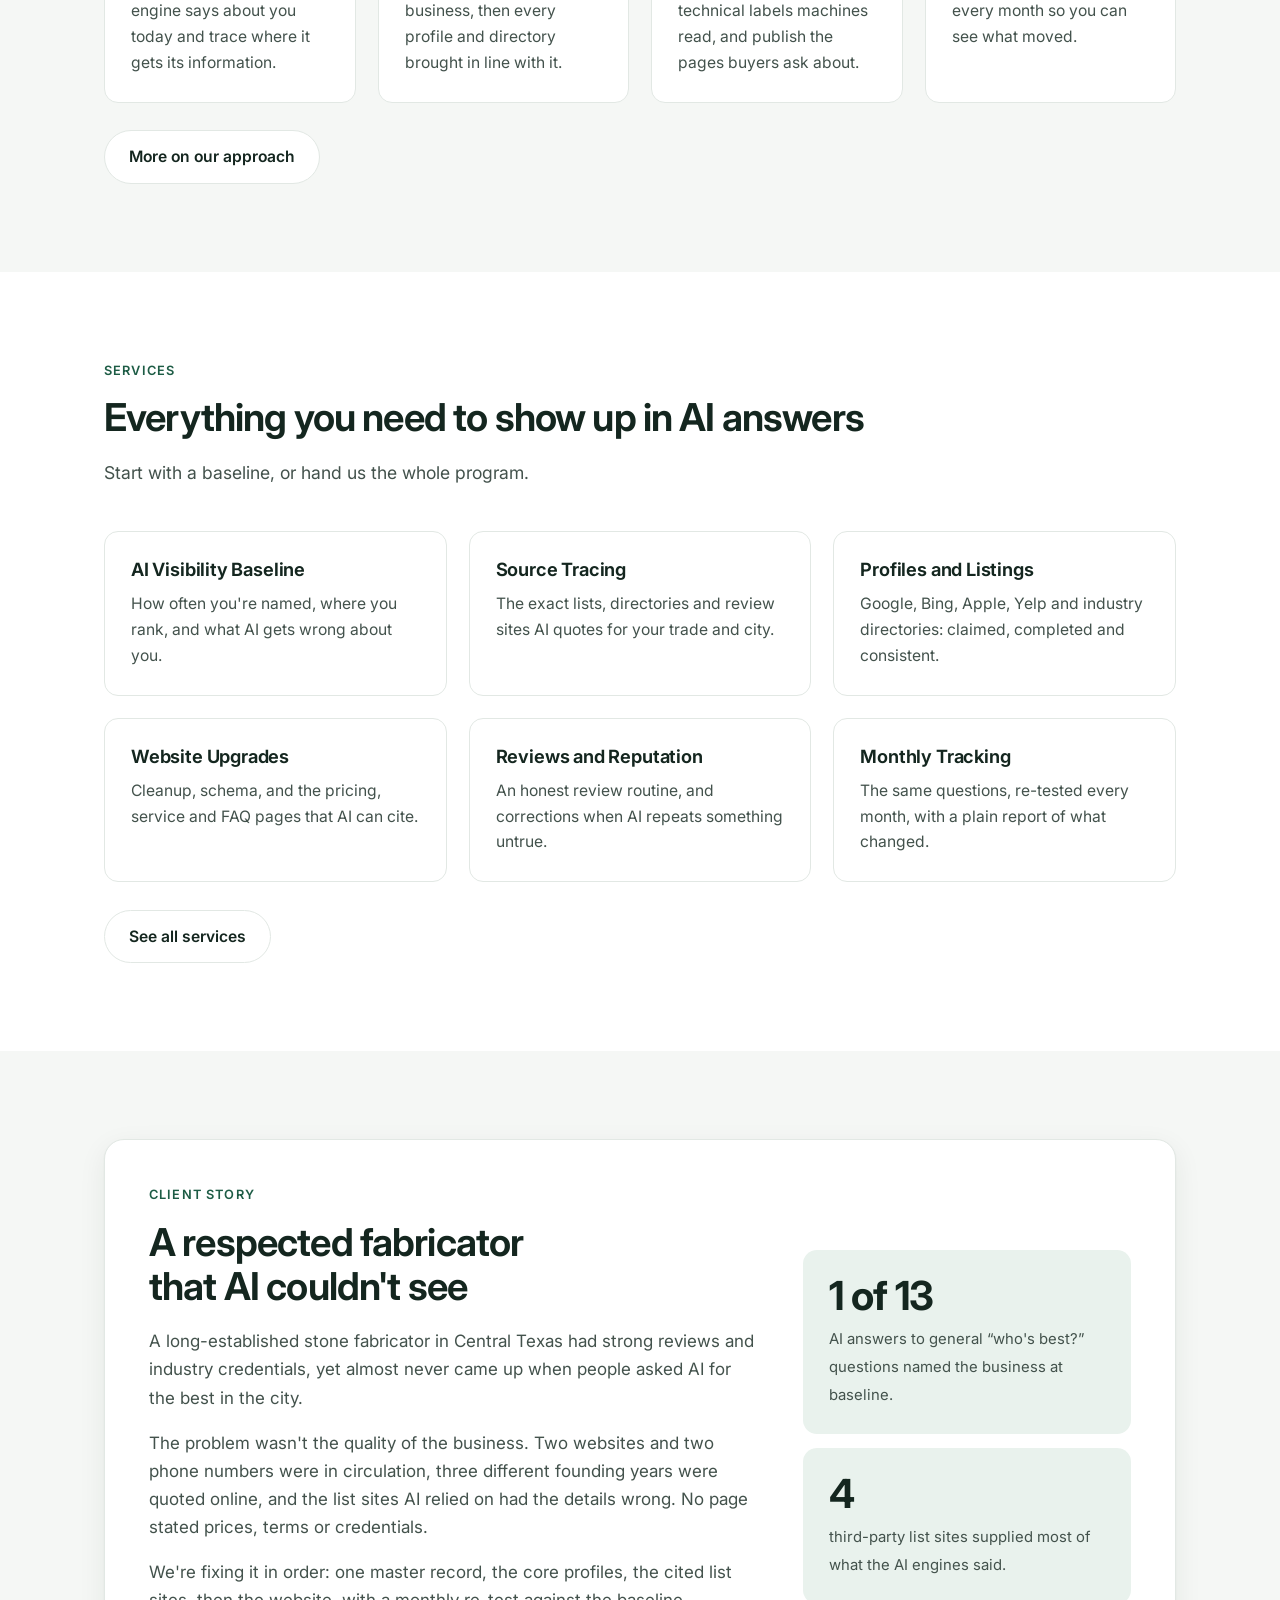
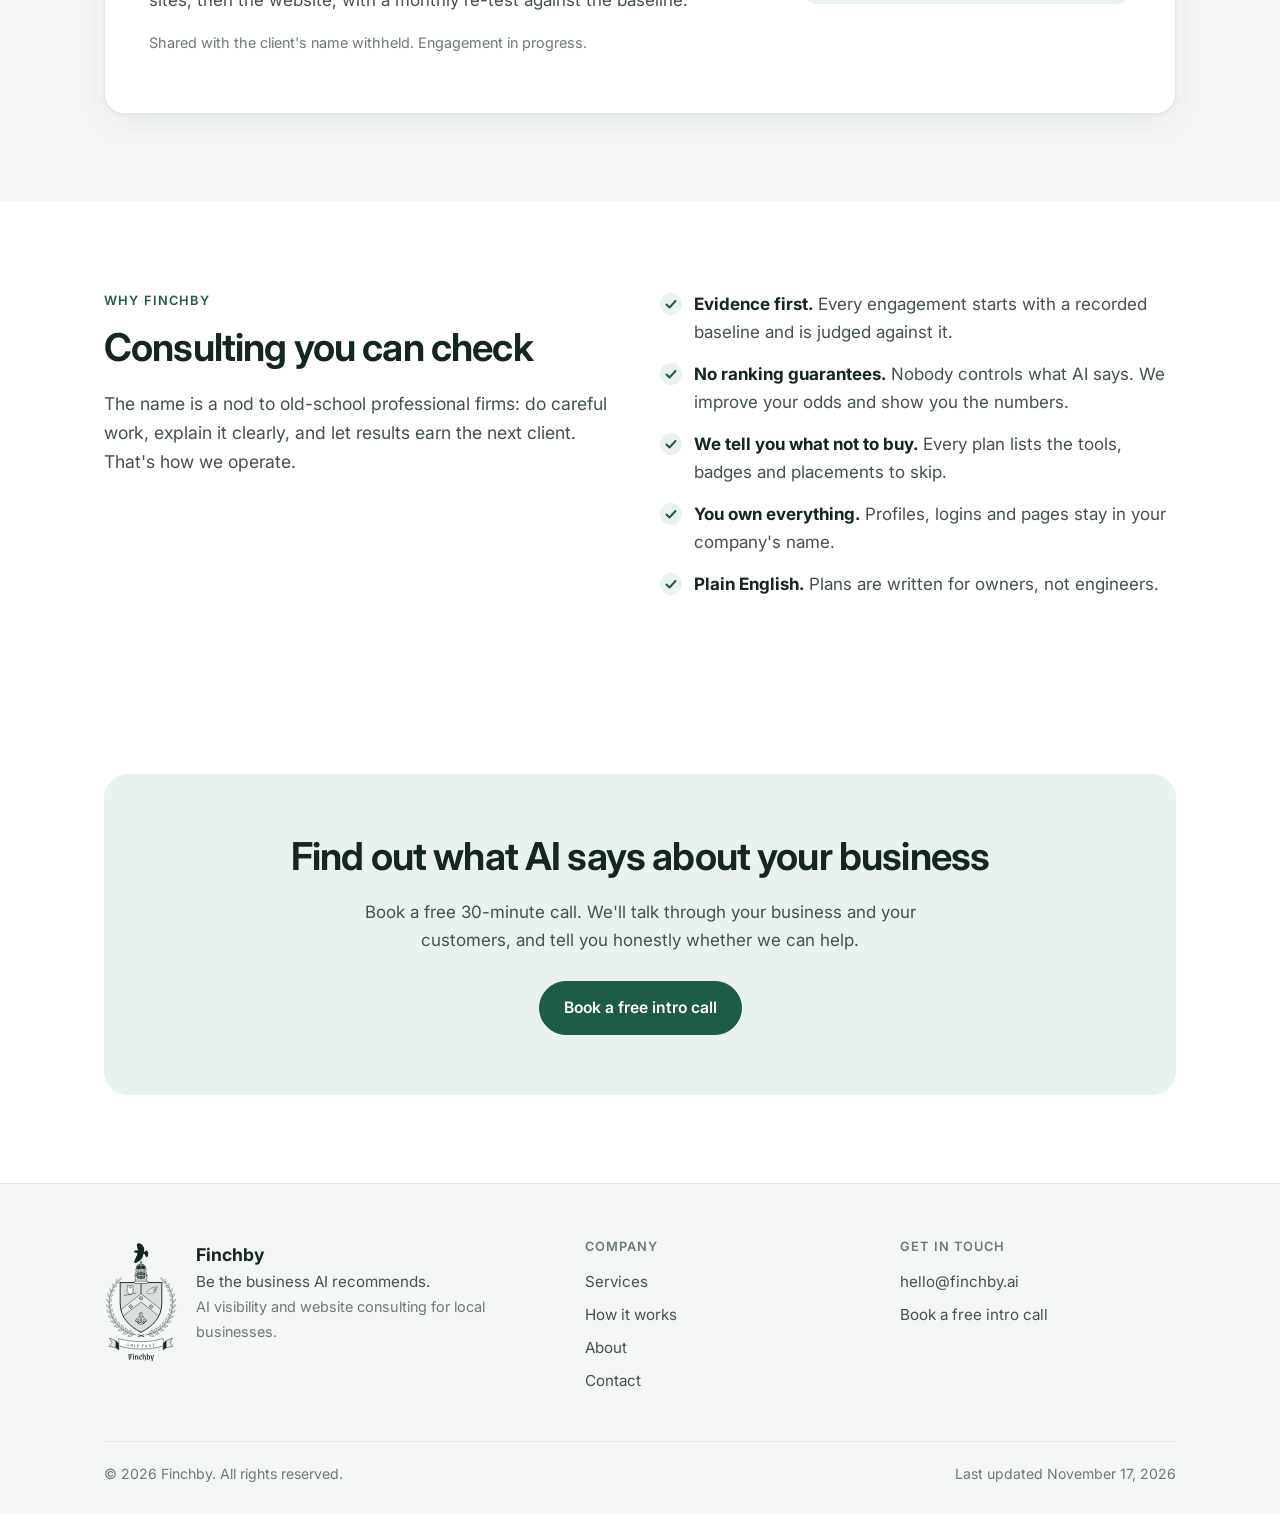
==== commit 36fcd680: "Crest: crowned royal helm, mantle removed, full laurel Following the Hope arms, the royal helm now w" ====
--- a/finchby_website_V1/index.html
+++ b/finchby_website_V1/index.html
@@ -329,7 +329,7 @@
   <div class="wrap">
     <div class="cols">
       <div class="foot-brand">
-        <img src="assets/img/crest.svg" alt="The Finchby crest" width="74" height="120">
+        <img src="assets/img/crest.svg" alt="The Finchby crest" width="74" height="123">
         <p><strong>Finchby</strong><br>Be the business AI recommends.<br><span class="small">AI visibility and website consulting for local businesses.</span></p>
       </div>
       <div>
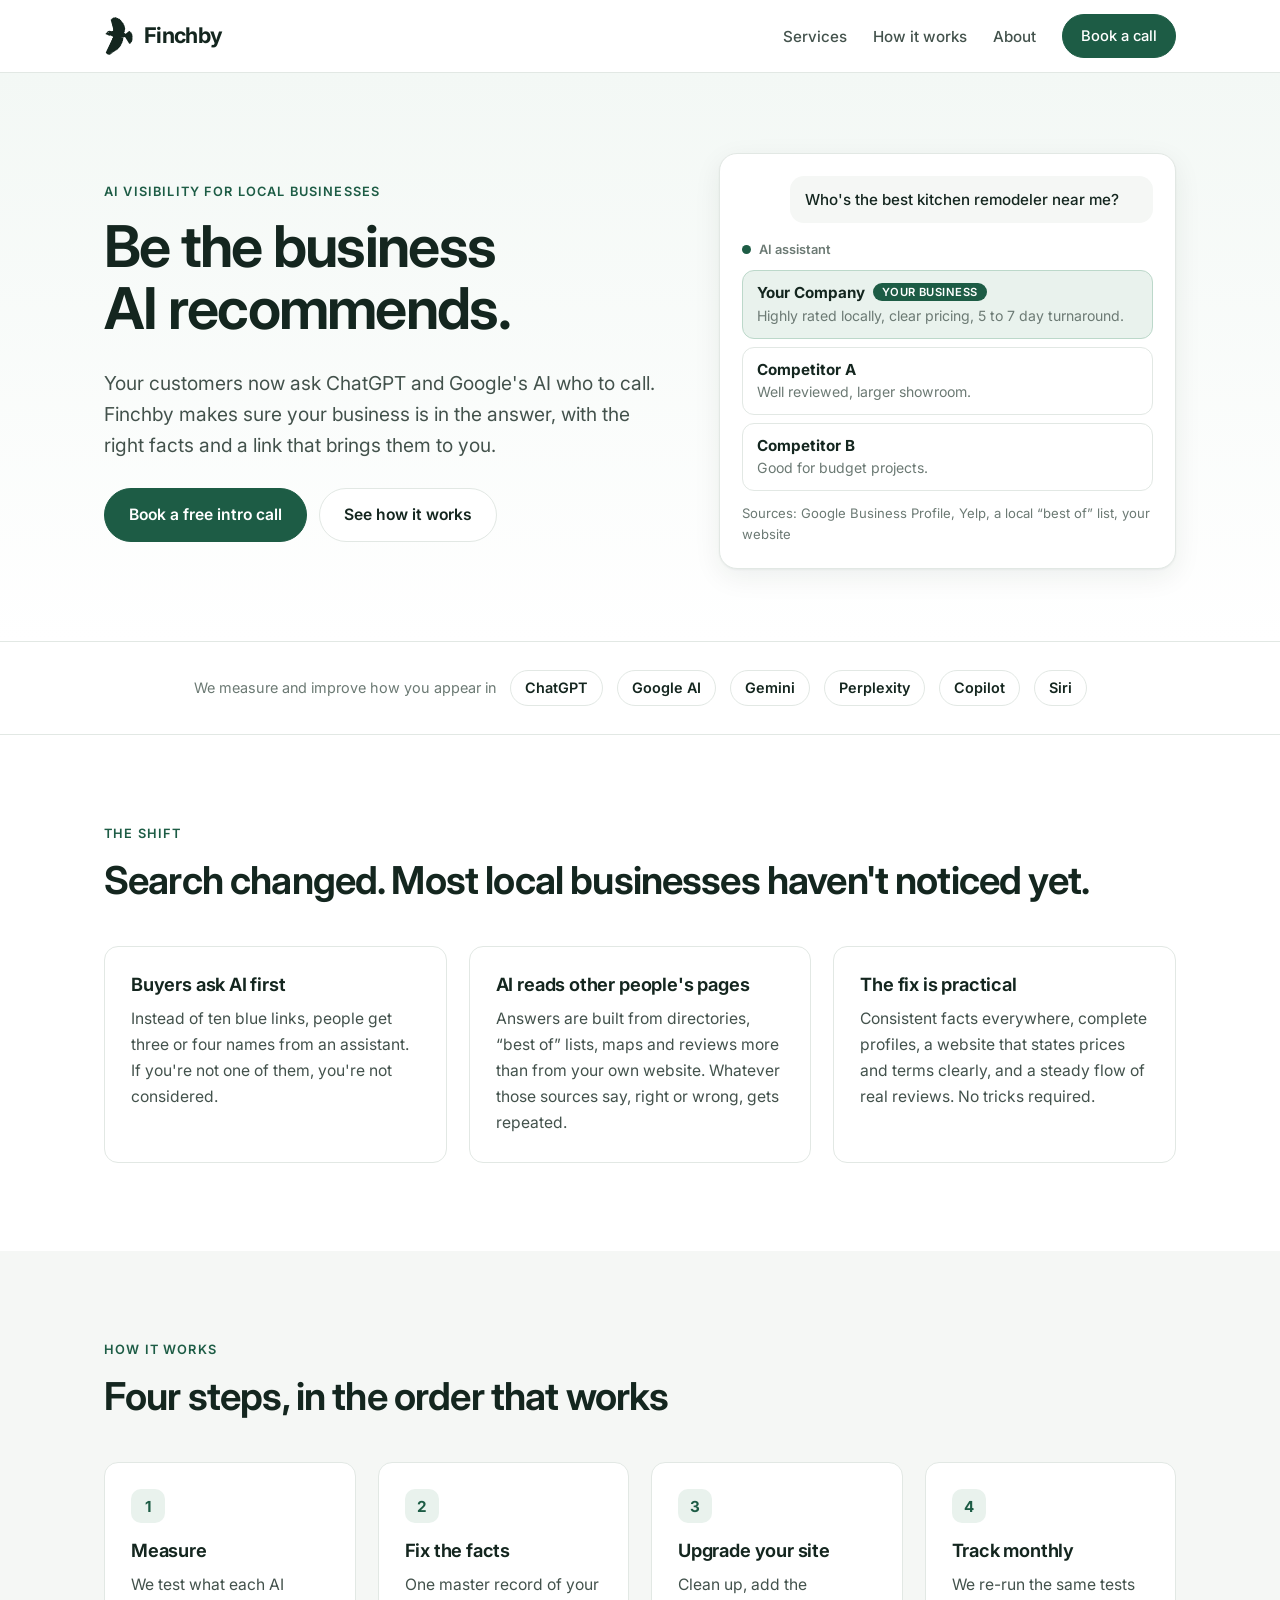
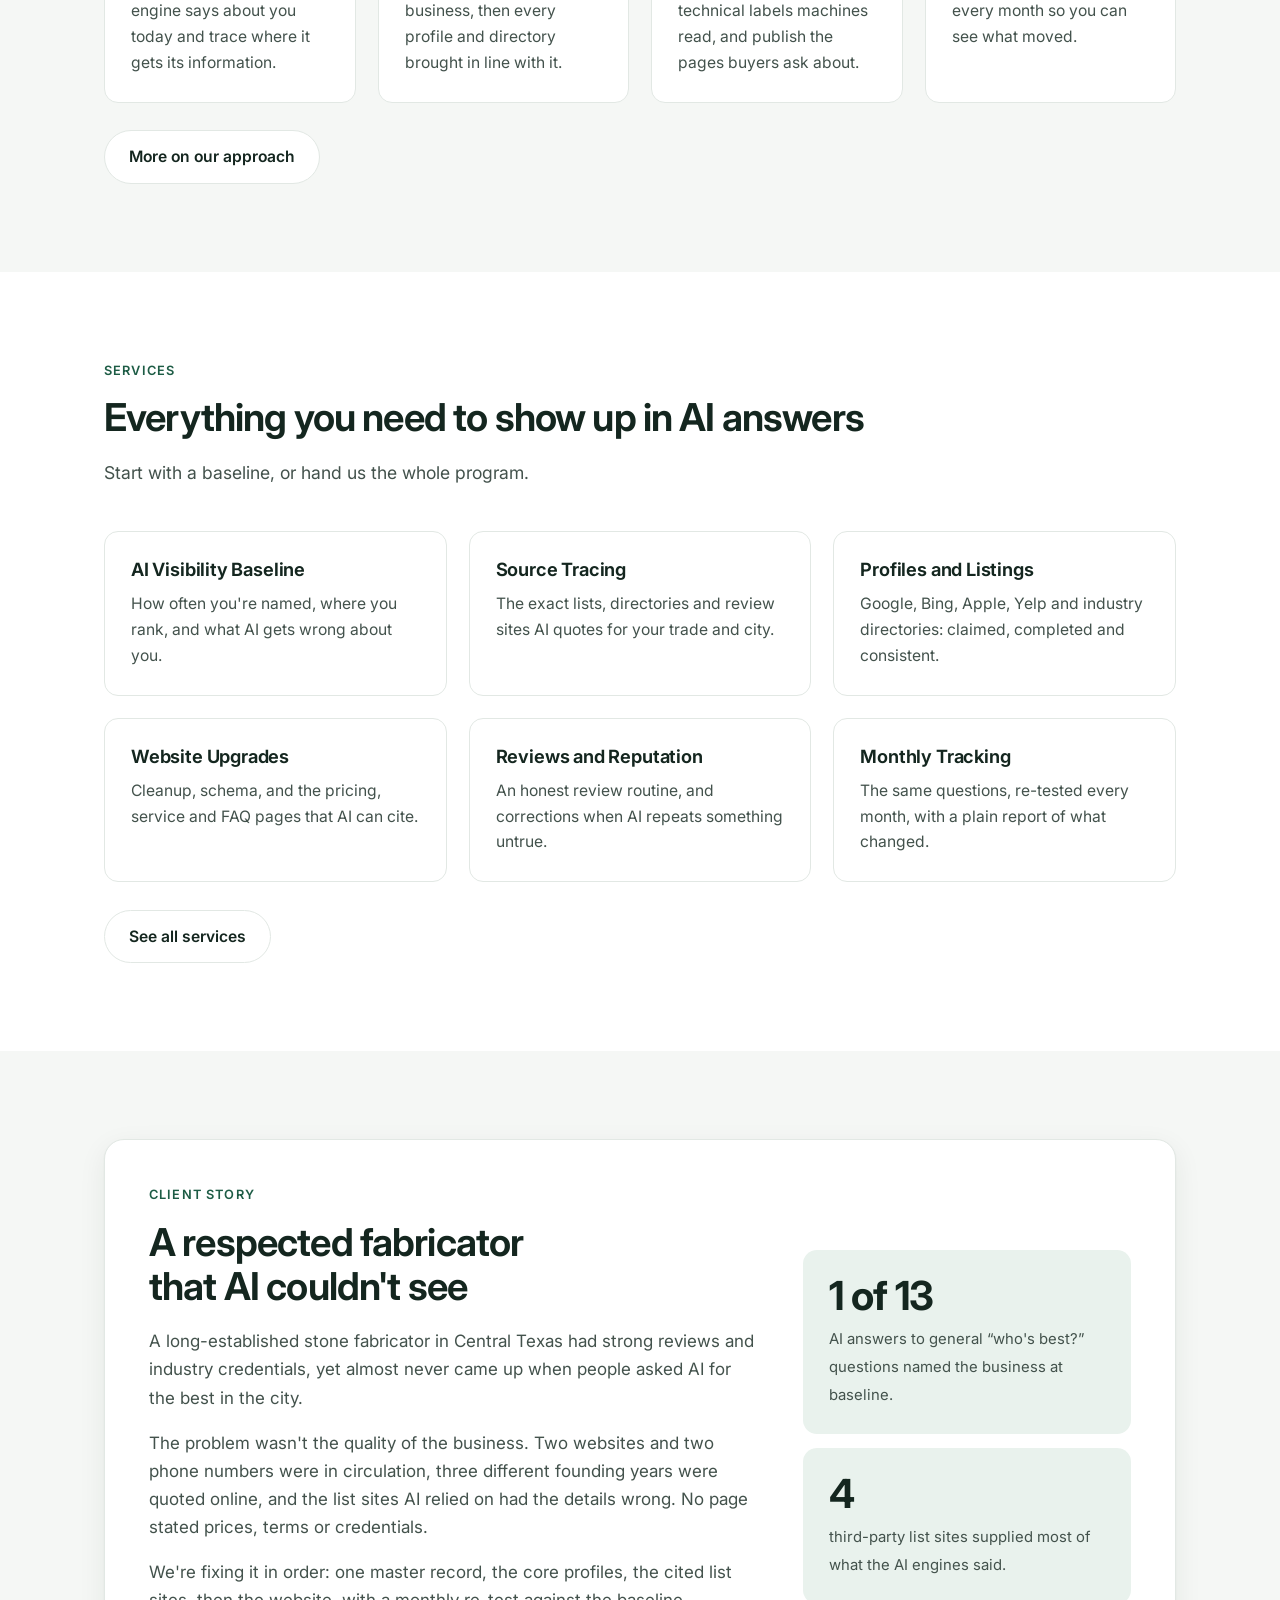
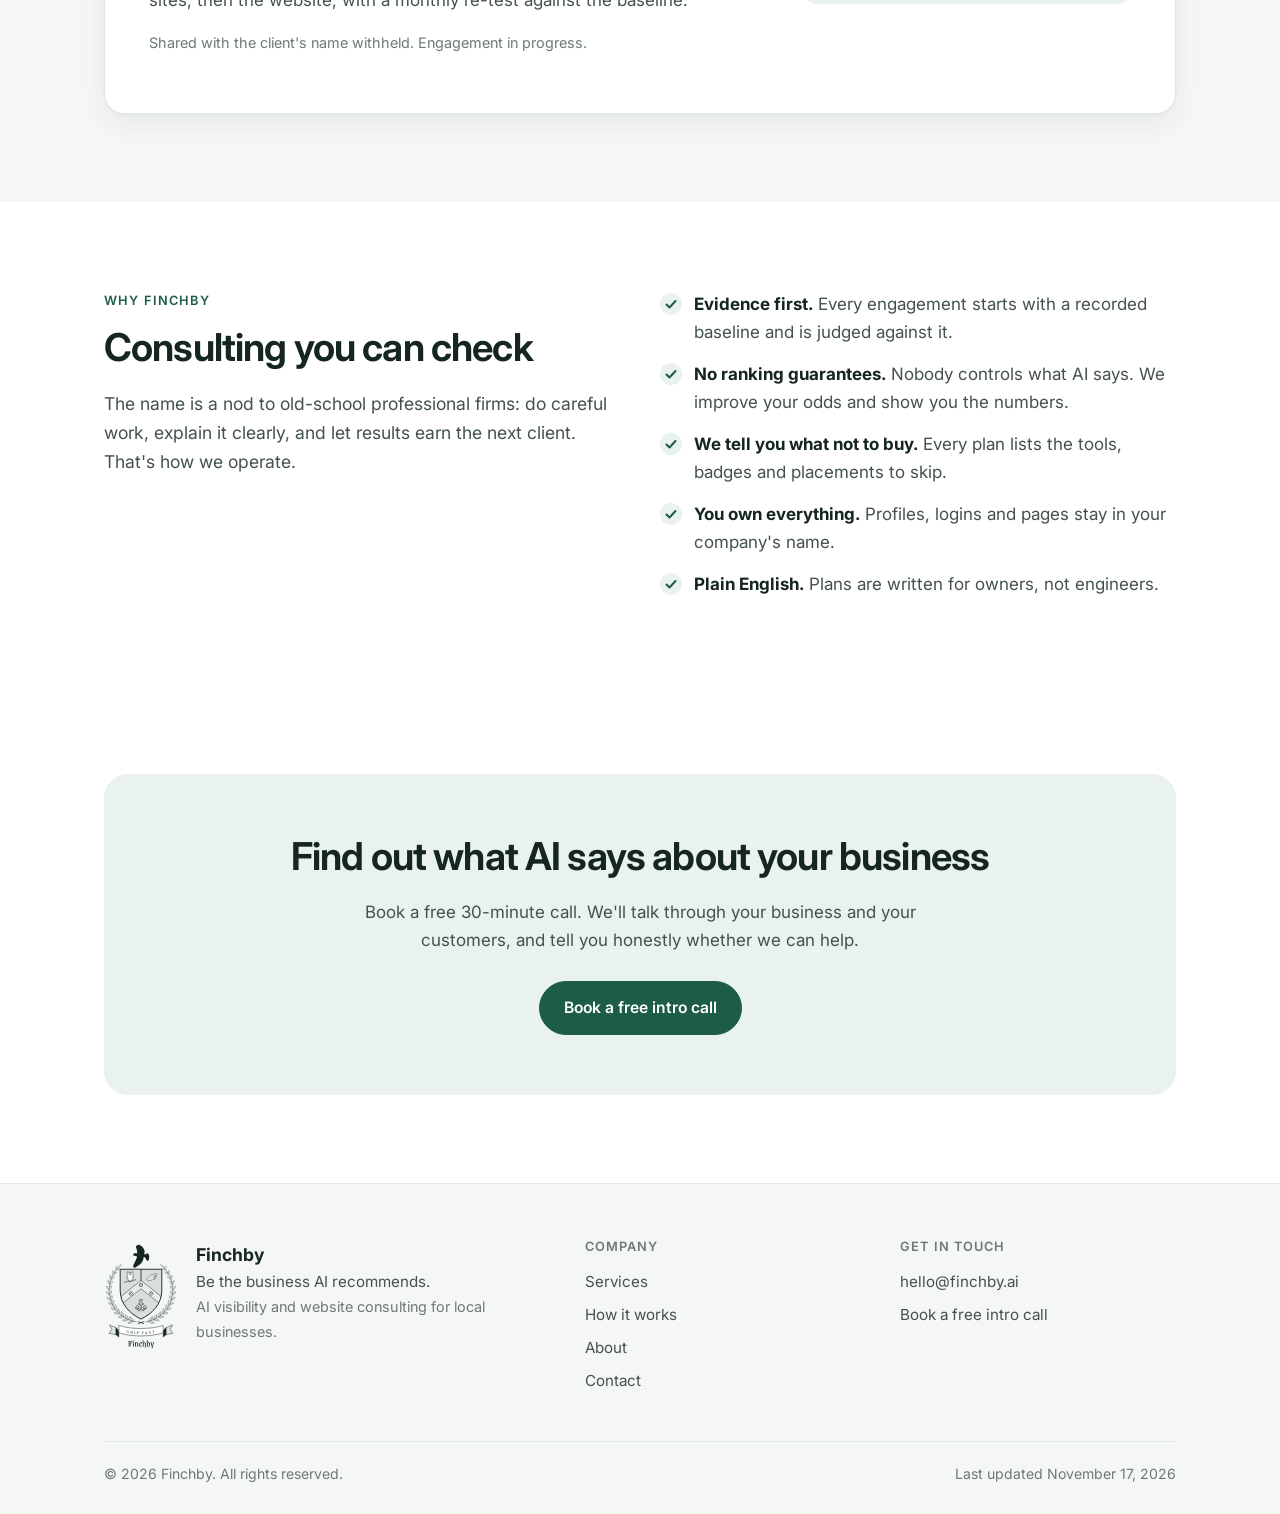
==== commit bea097a1: "Crest: remove the helm and crown; finch flies just above the shield The finch returns to its origina" ====
--- a/finchby_website_V1/index.html
+++ b/finchby_website_V1/index.html
@@ -329,7 +329,7 @@
   <div class="wrap">
     <div class="cols">
       <div class="foot-brand">
-        <img src="assets/img/crest.svg" alt="The Finchby crest" width="74" height="123">
+        <img src="assets/img/crest.svg" alt="The Finchby crest" width="74" height="110">
         <p><strong>Finchby</strong><br>Be the business AI recommends.<br><span class="small">AI visibility and website consulting for local businesses.</span></p>
       </div>
       <div>
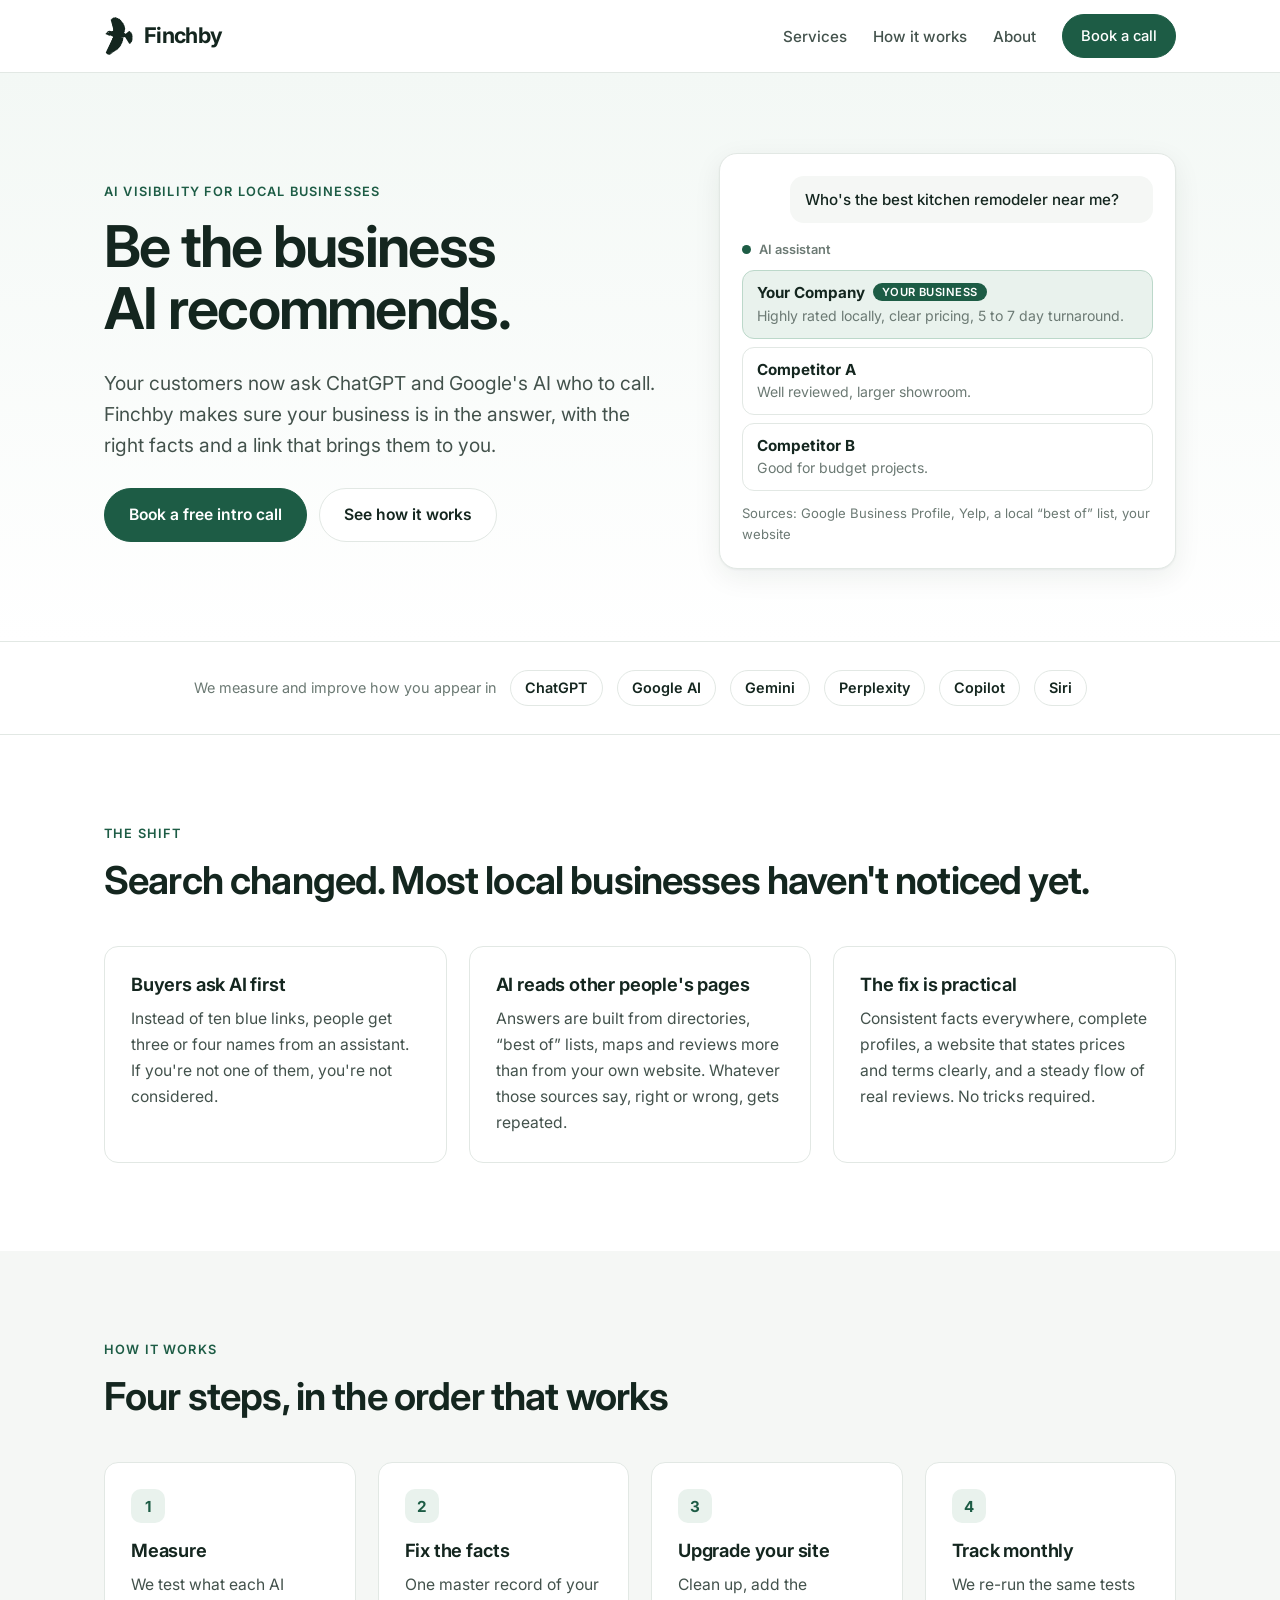
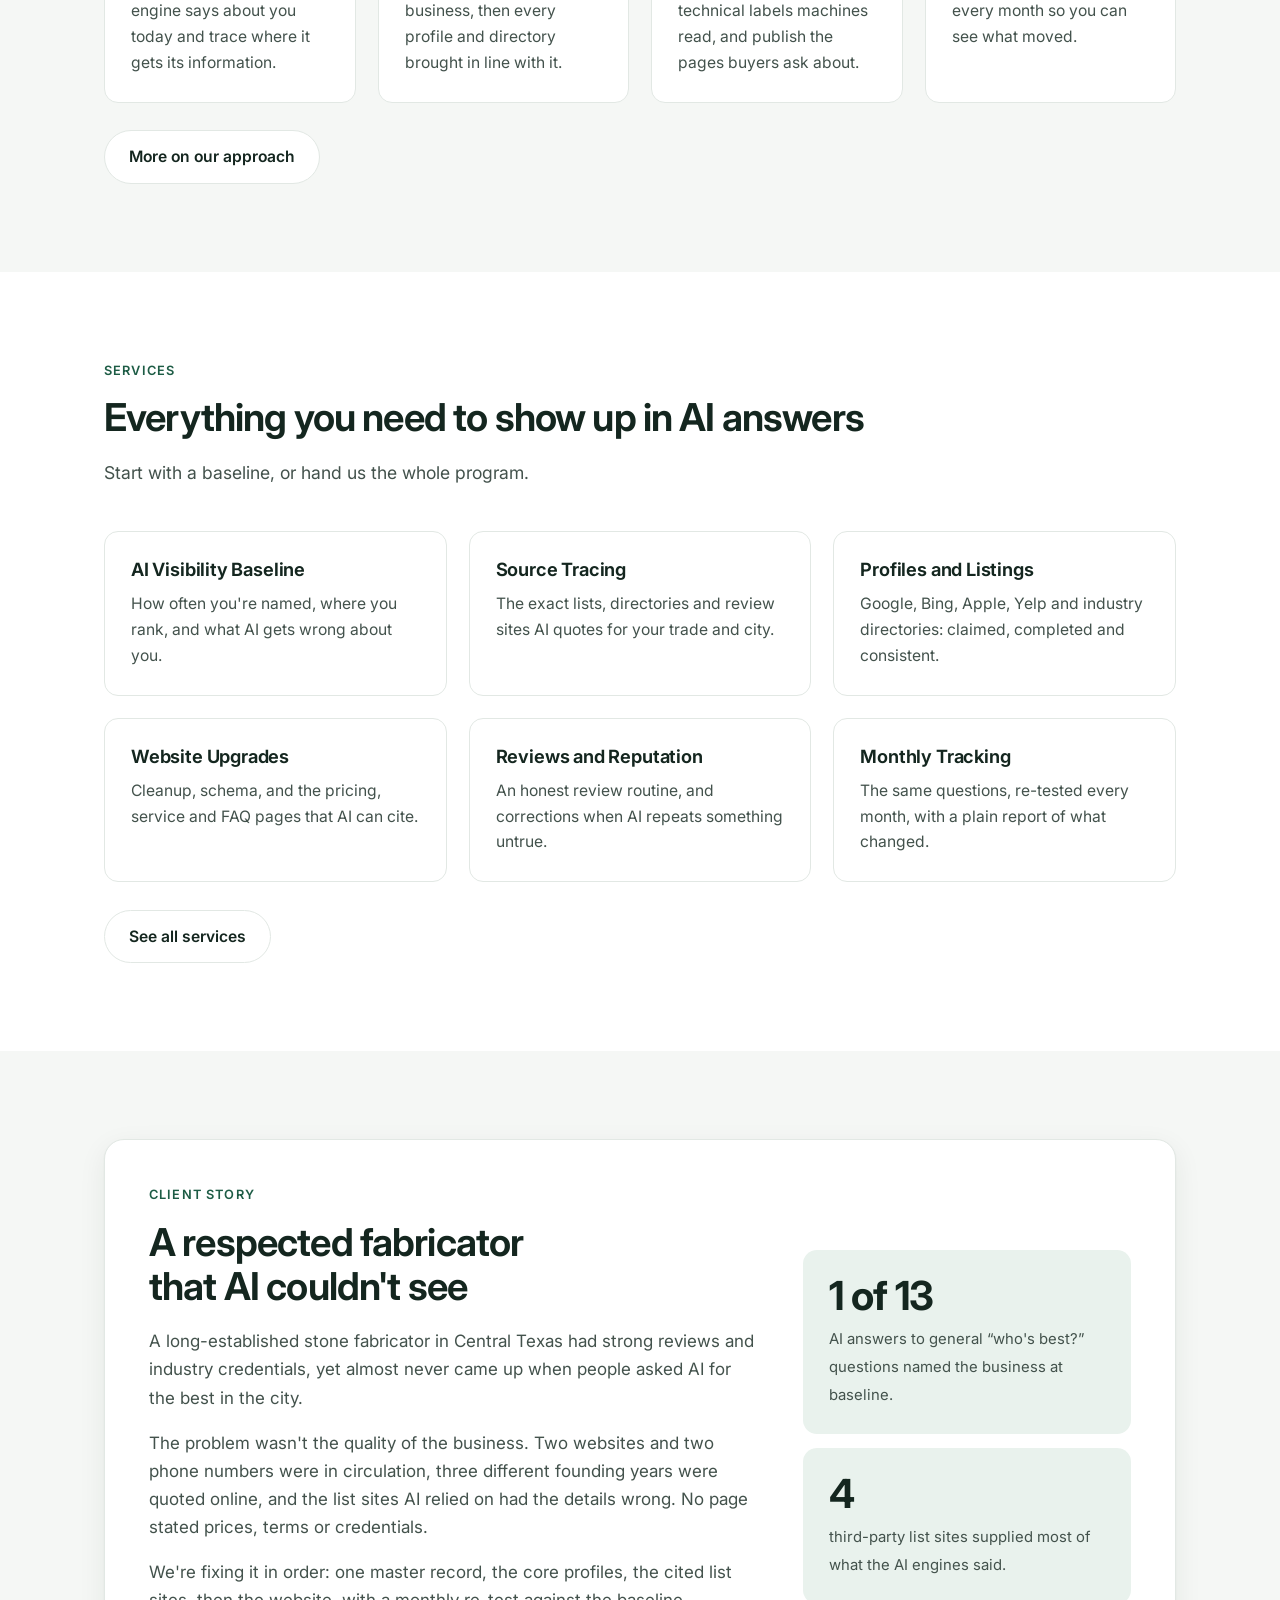
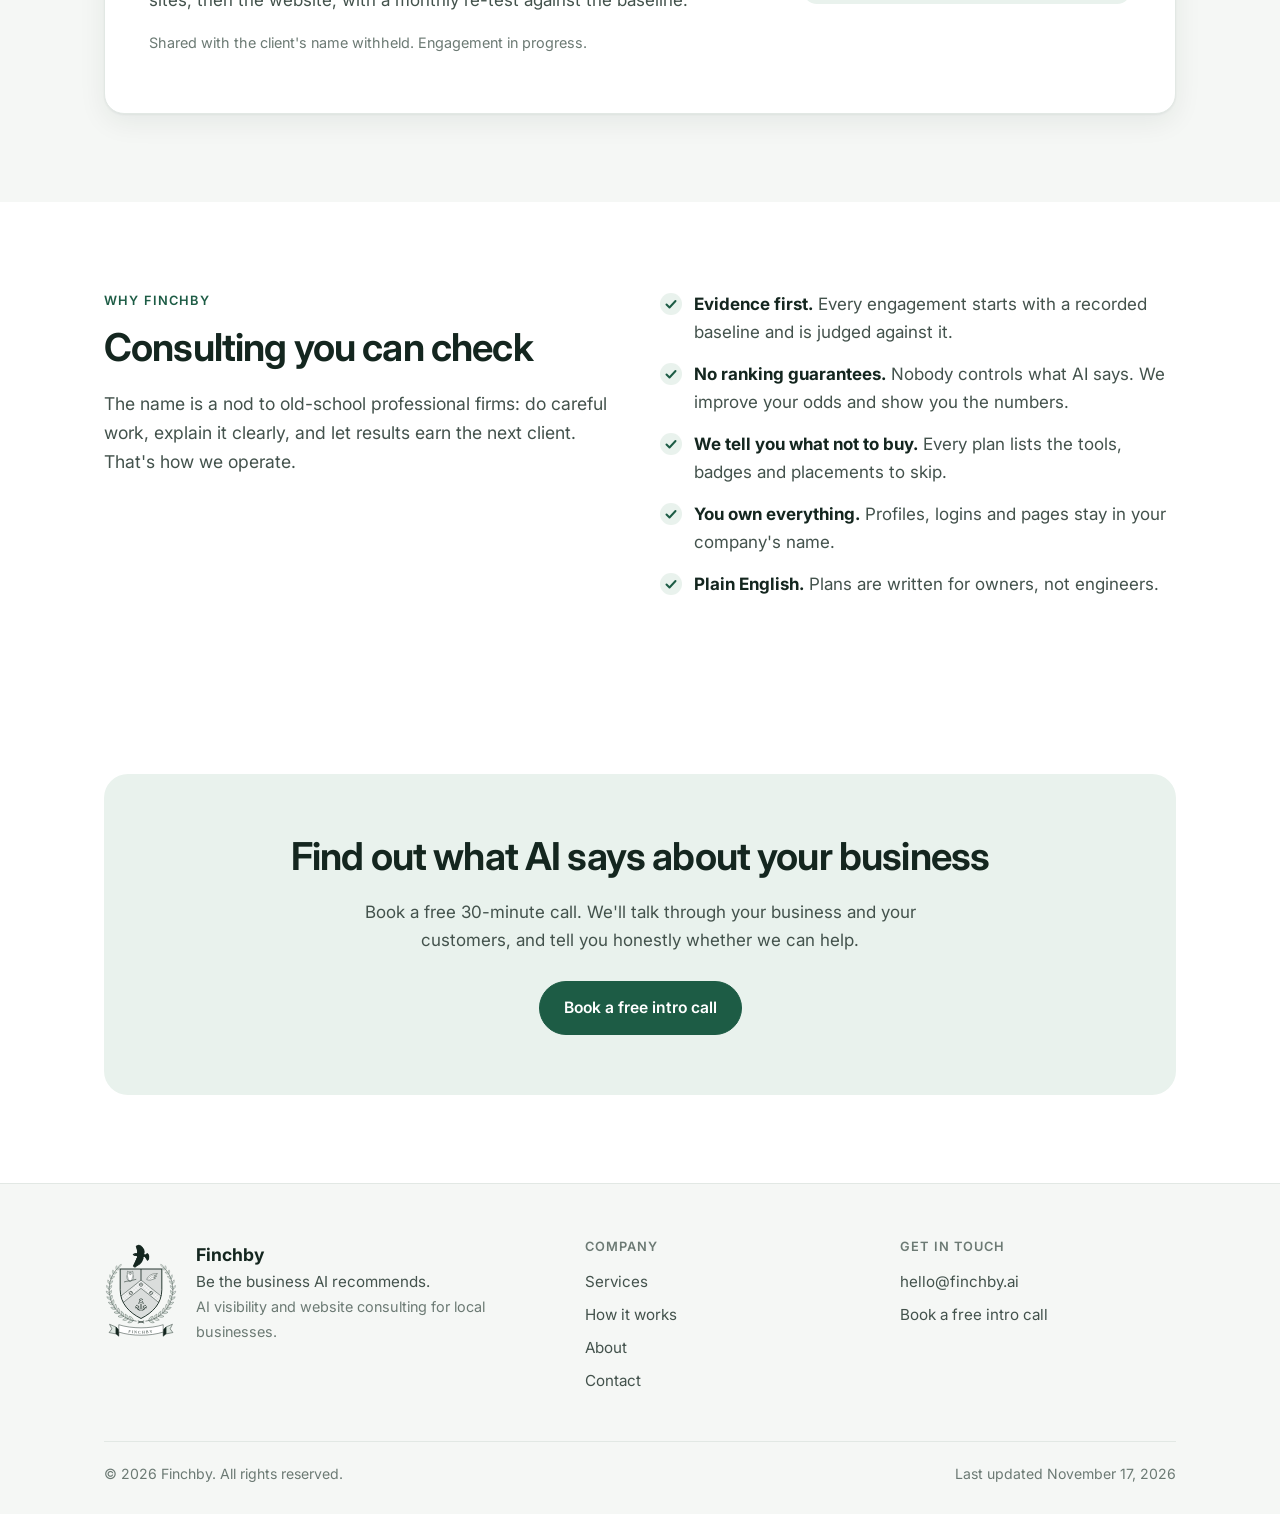
==== commit f93cb715: "Crest: Finchby on the scroll in place of the motto Grip Fast The scroll now reads FINCHBY, so the se" ====
--- a/finchby_website_V1/index.html
+++ b/finchby_website_V1/index.html
@@ -329,7 +329,7 @@
   <div class="wrap">
     <div class="cols">
       <div class="foot-brand">
-        <img src="assets/img/crest.svg" alt="The Finchby crest" width="74" height="110">
+        <img src="assets/img/crest.svg" alt="The Finchby crest" width="74" height="99">
         <p><strong>Finchby</strong><br>Be the business AI recommends.<br><span class="small">AI visibility and website consulting for local businesses.</span></p>
       </div>
       <div>
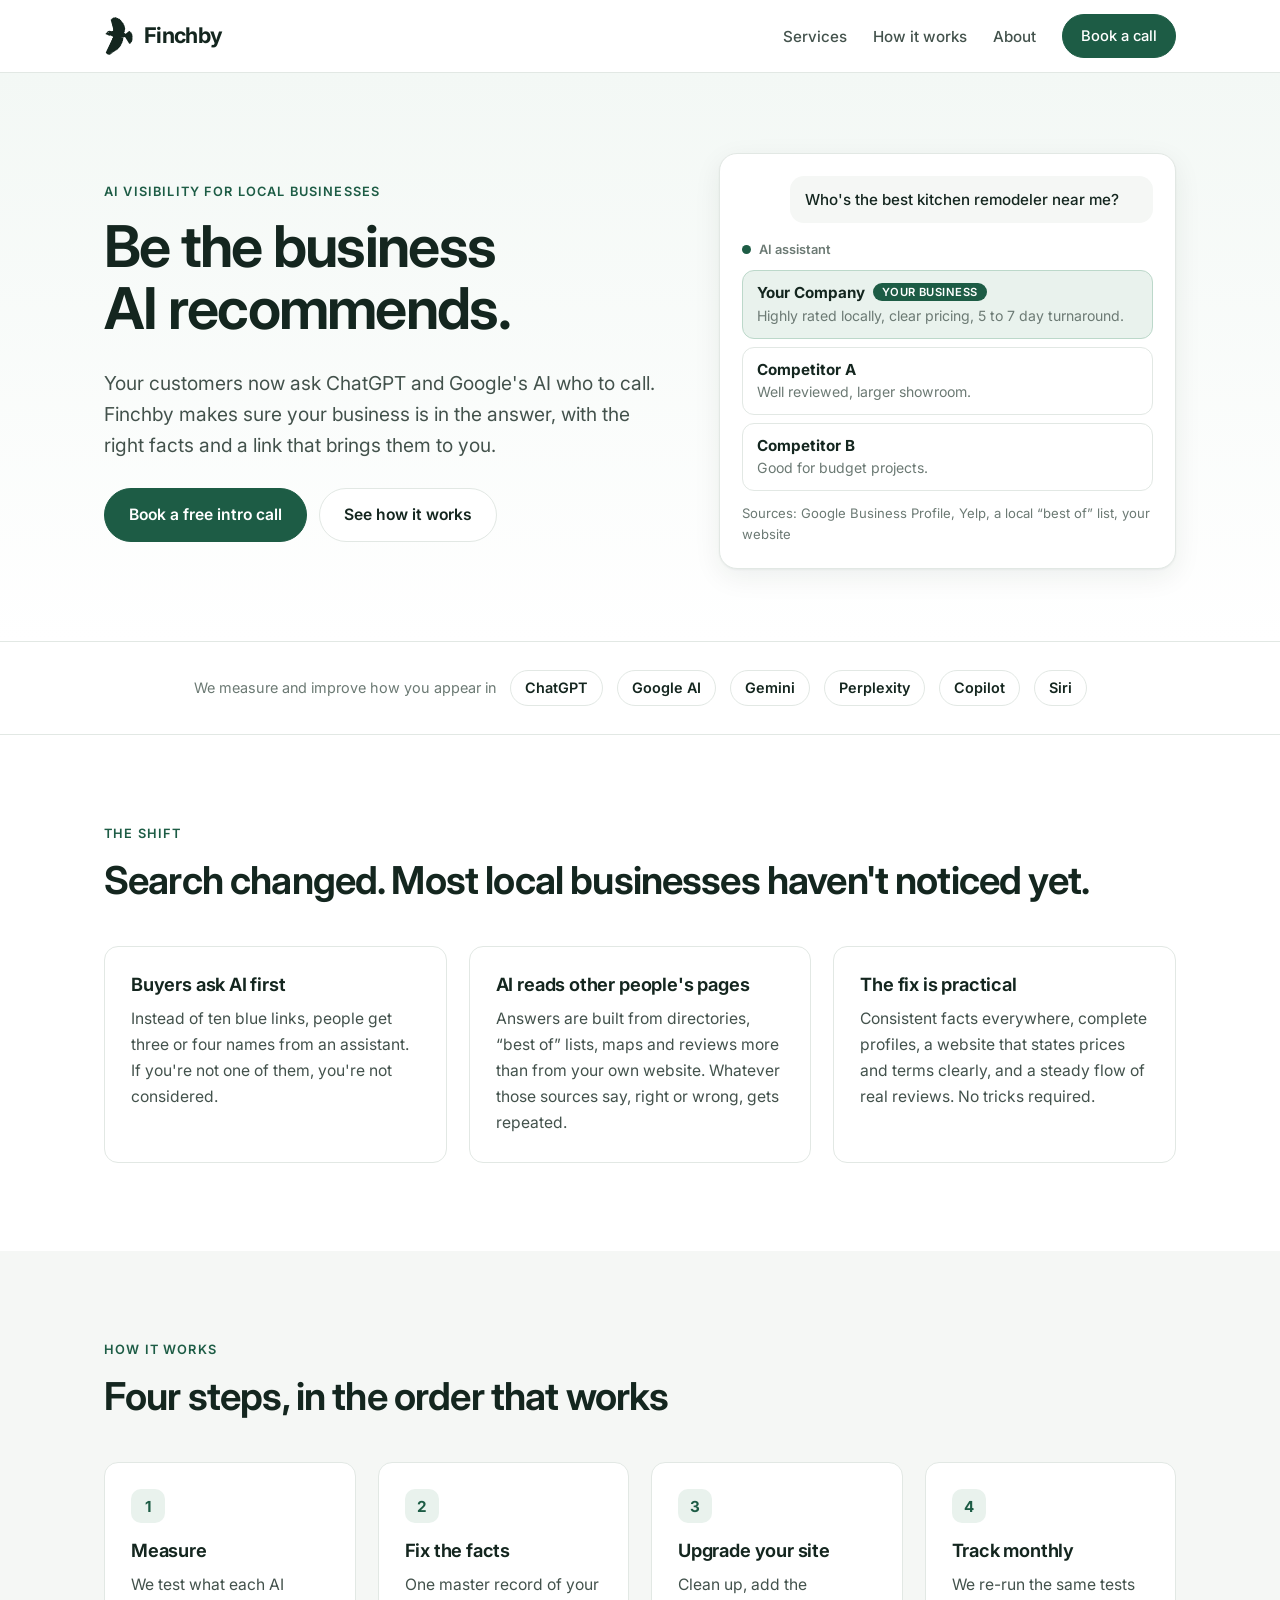
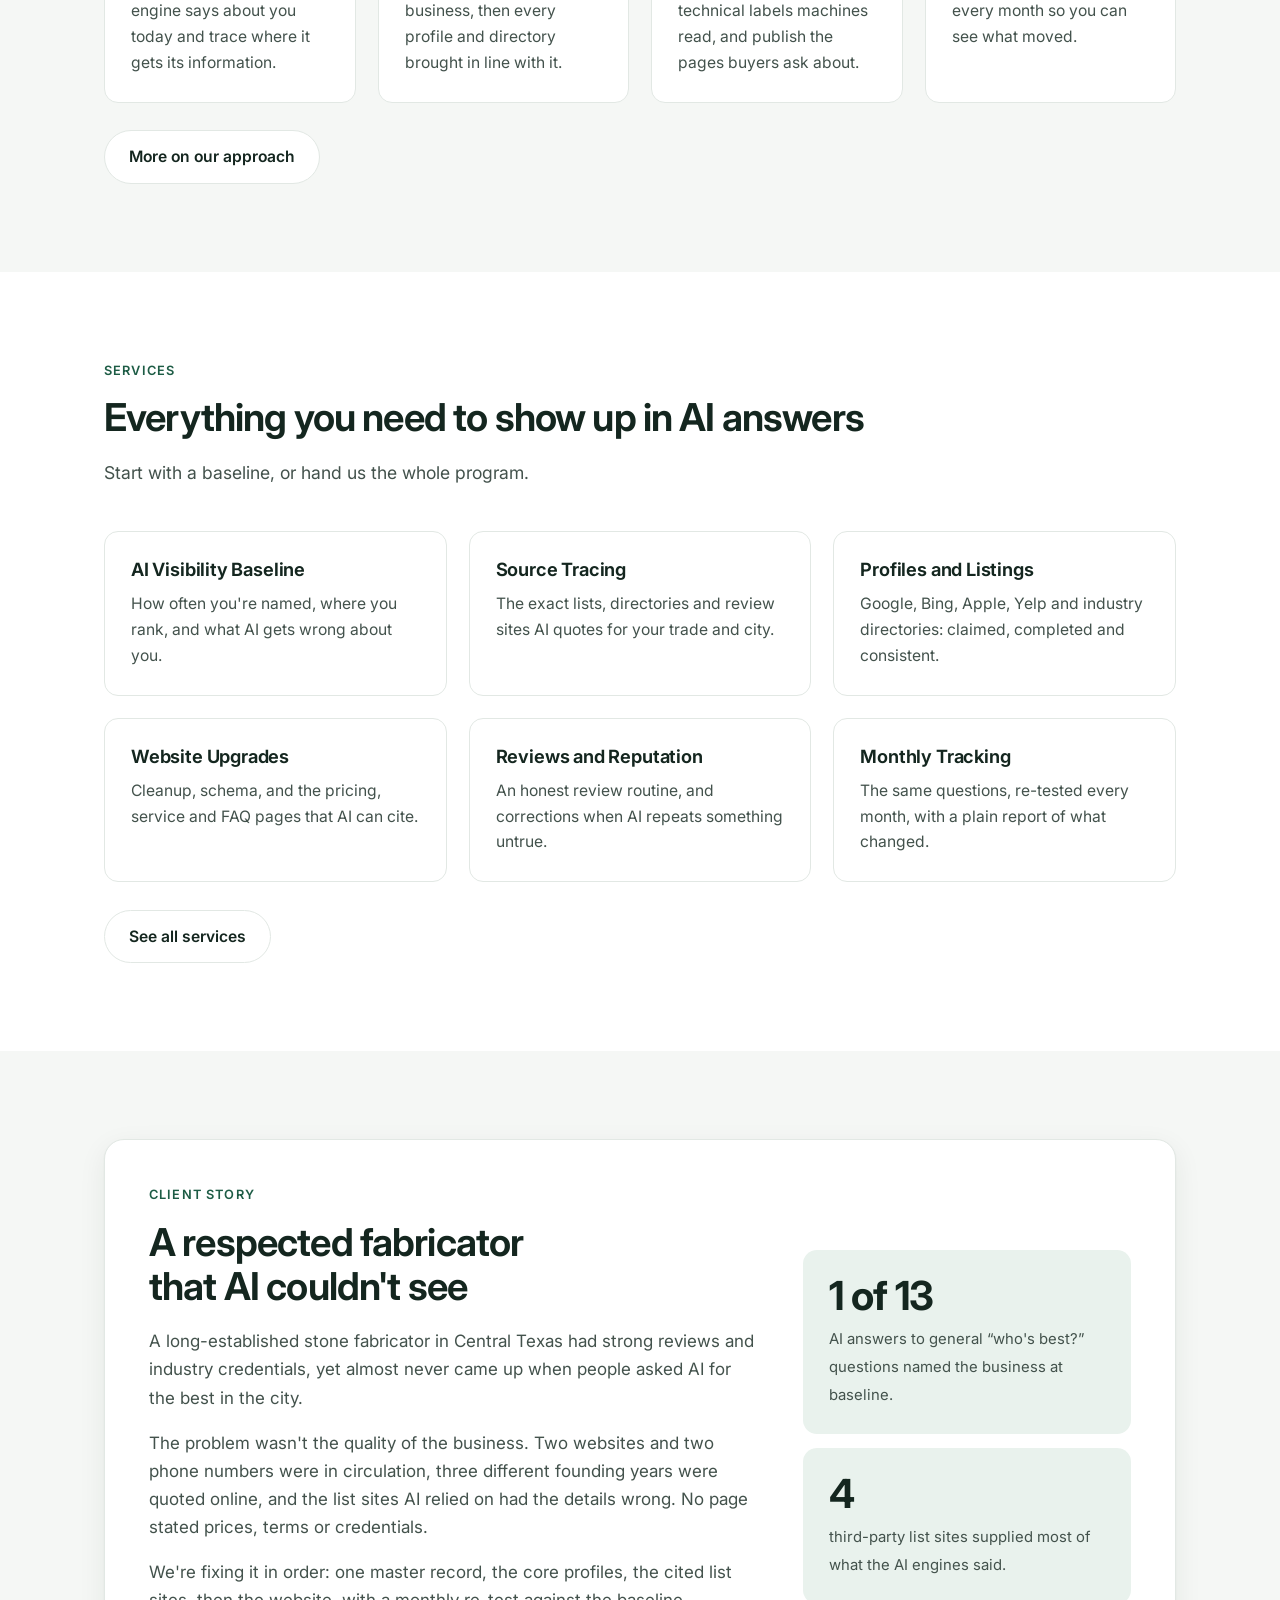
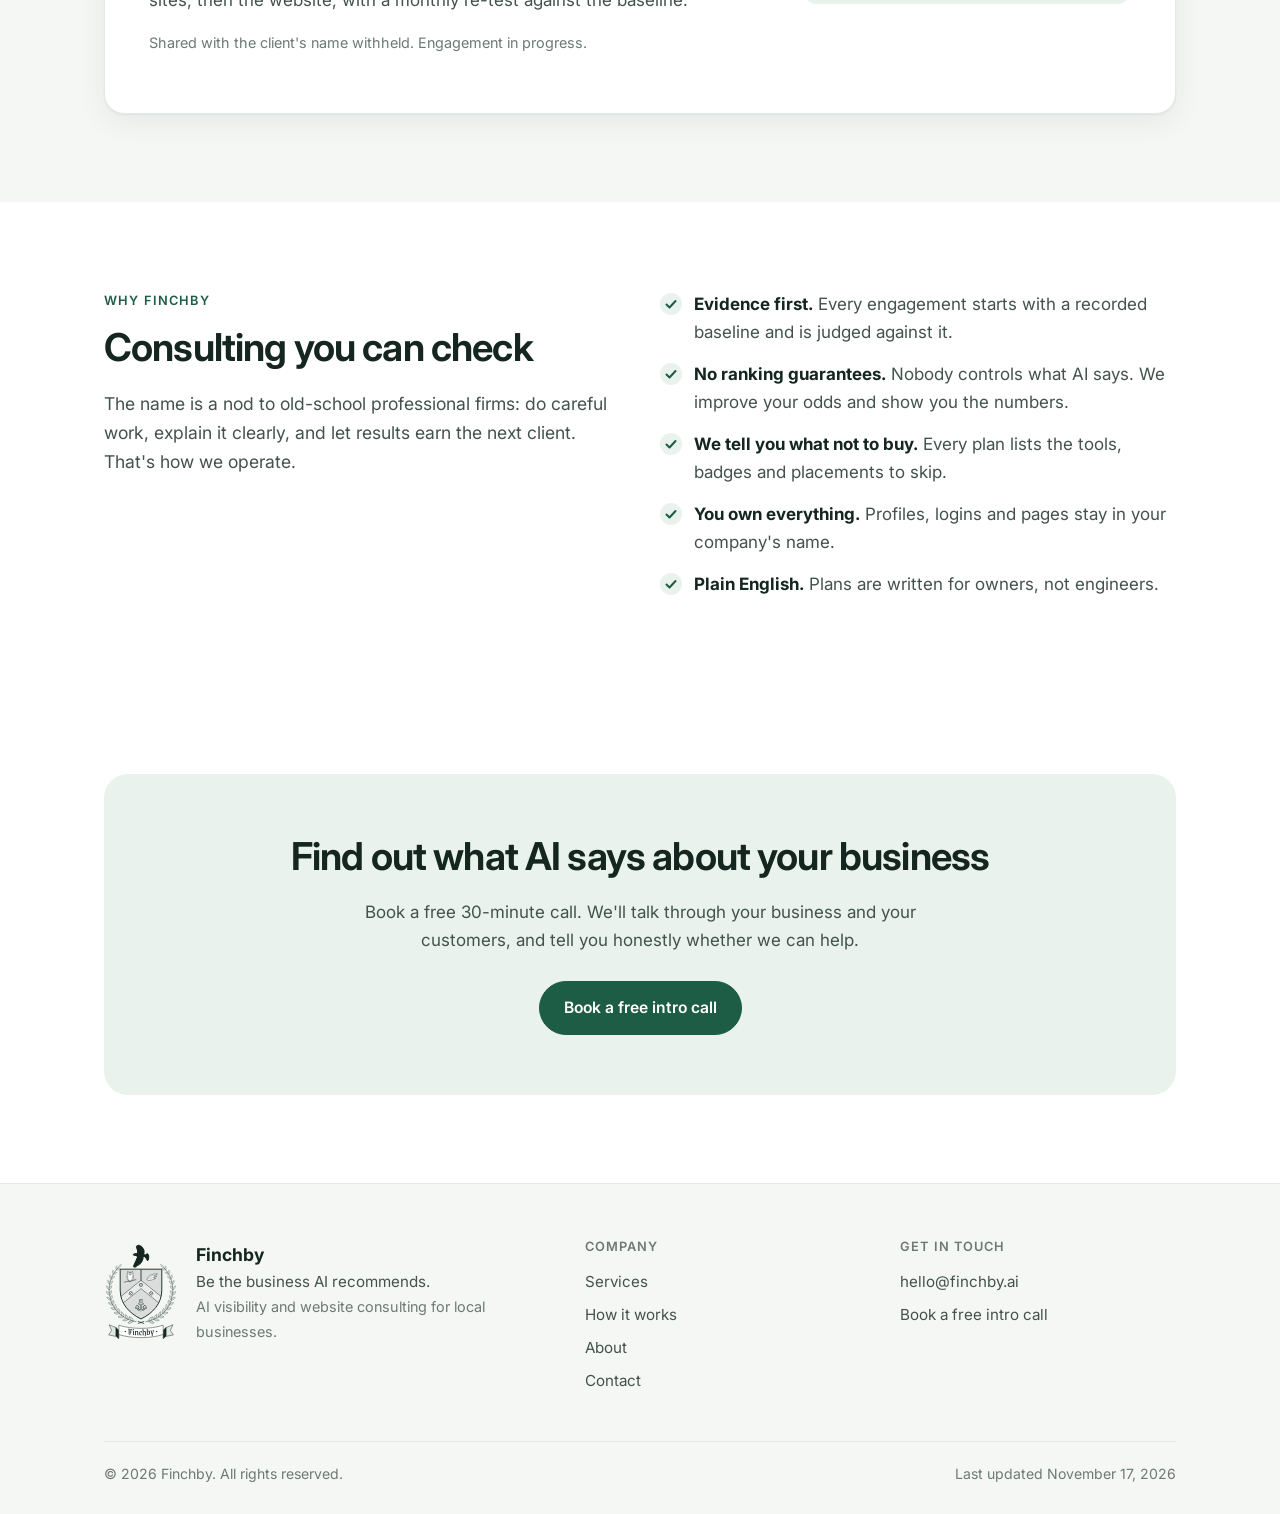
==== commit e8d65109: "Crest: larger blackletter Finchby on the scroll The name on the scroll is now set in Grenze Gotisch " ====
--- a/finchby_website_V1/index.html
+++ b/finchby_website_V1/index.html
@@ -329,7 +329,7 @@
   <div class="wrap">
     <div class="cols">
       <div class="foot-brand">
-        <img src="assets/img/crest.svg" alt="The Finchby crest" width="74" height="99">
+        <img src="assets/img/crest.svg" alt="The Finchby crest" width="74" height="101">
         <p><strong>Finchby</strong><br>Be the business AI recommends.<br><span class="small">AI visibility and website consulting for local businesses.</span></p>
       </div>
       <div>
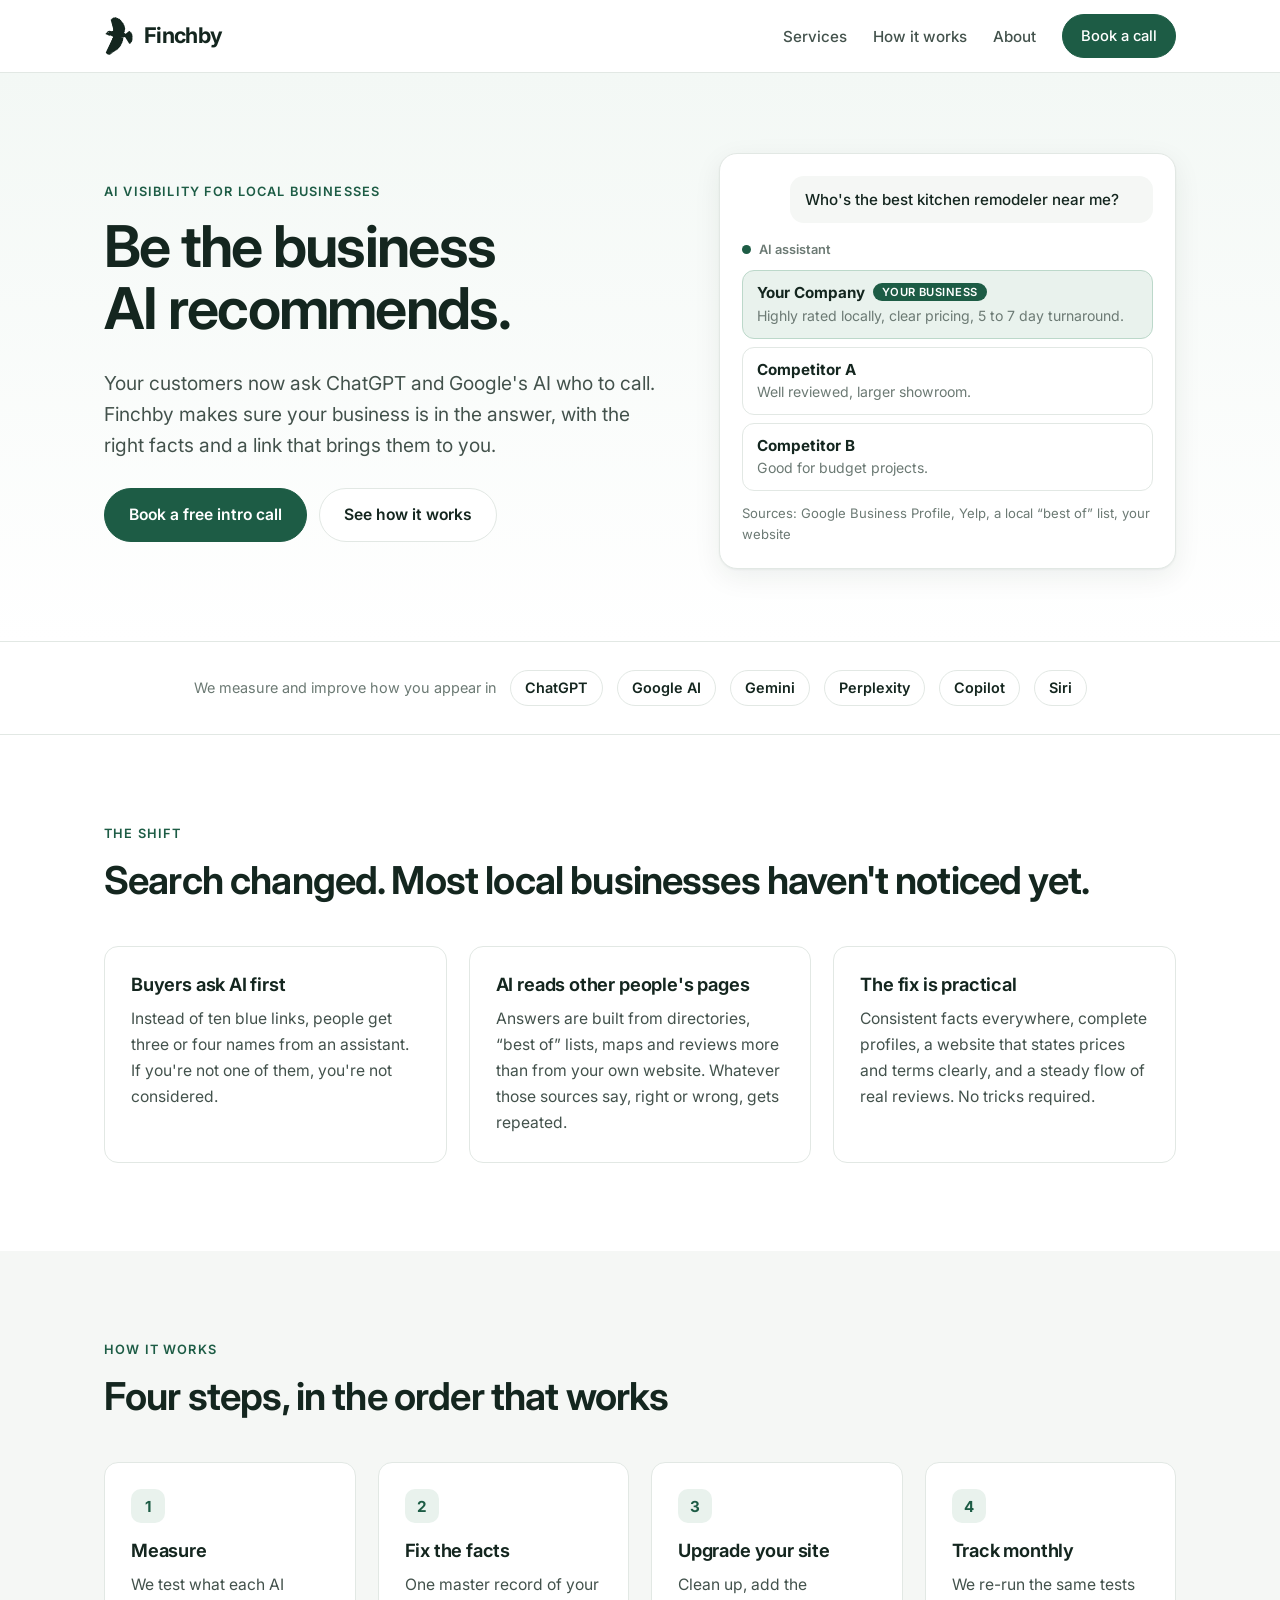
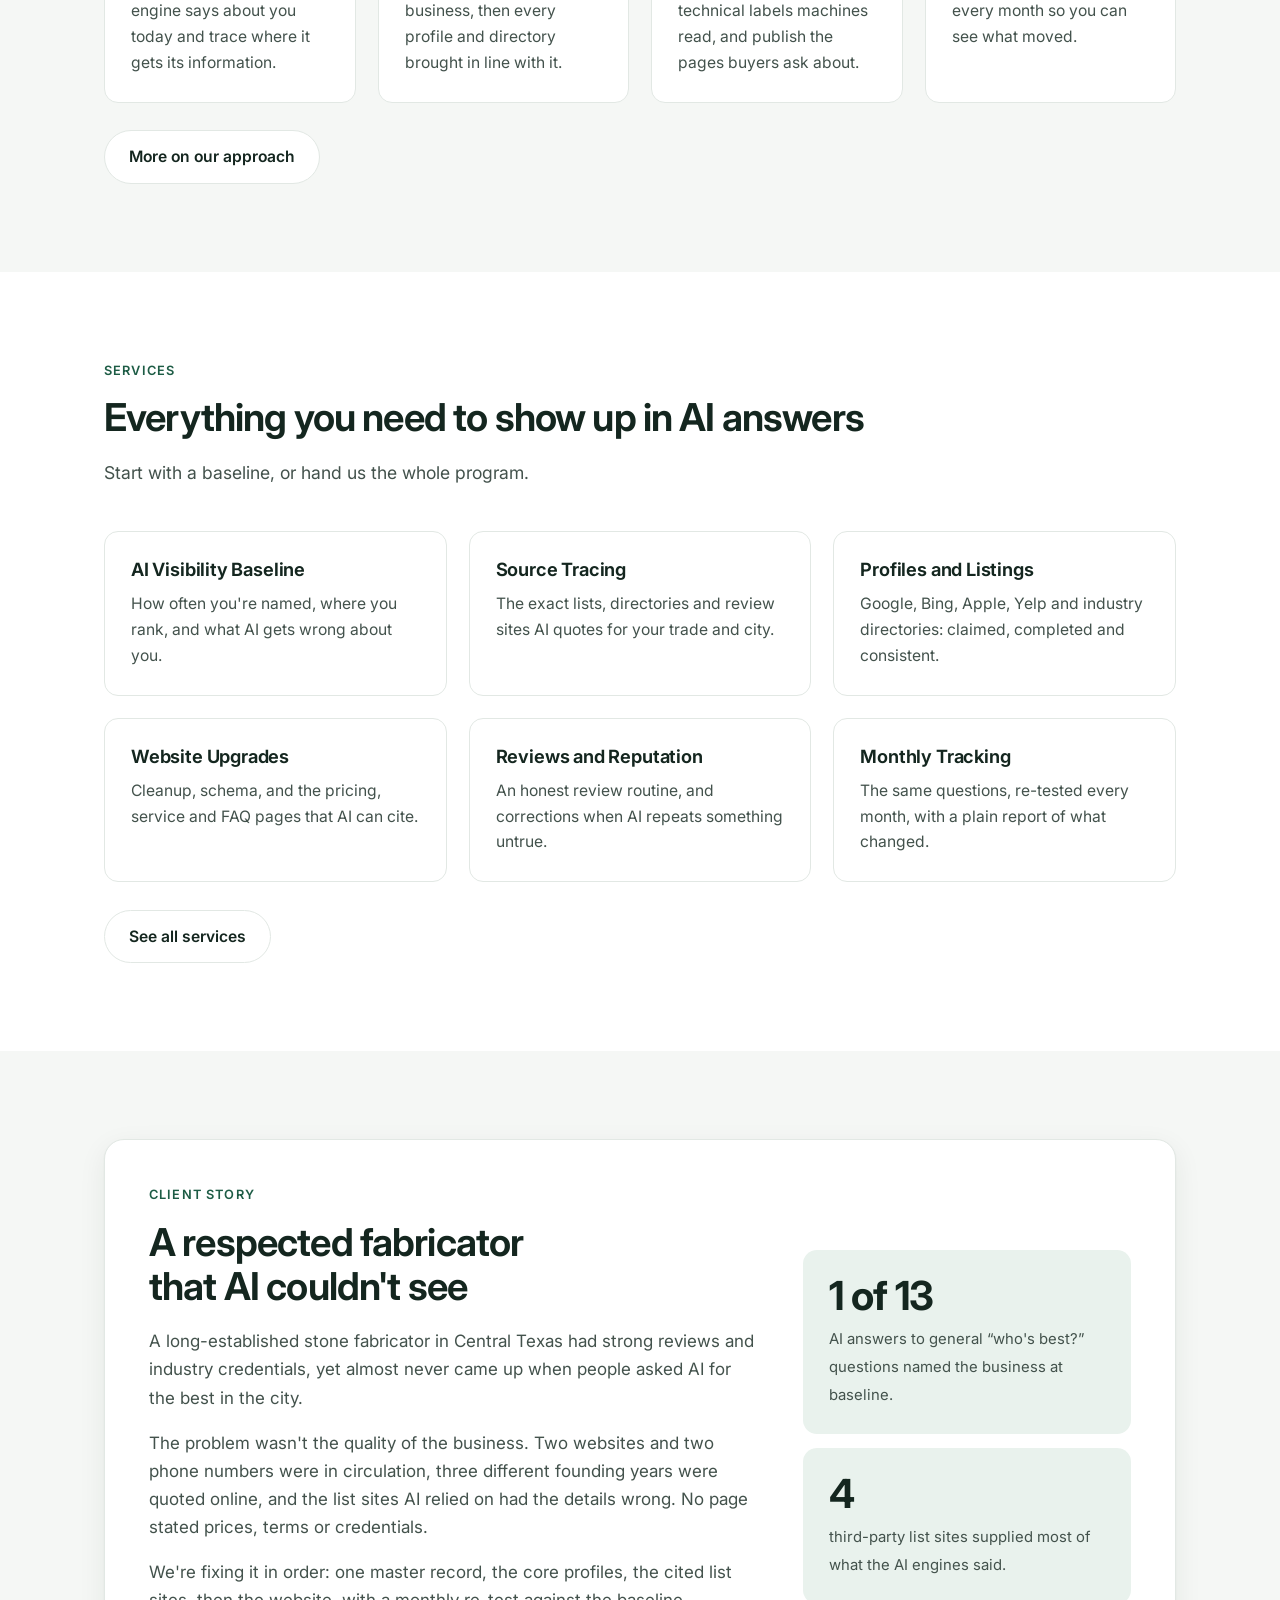
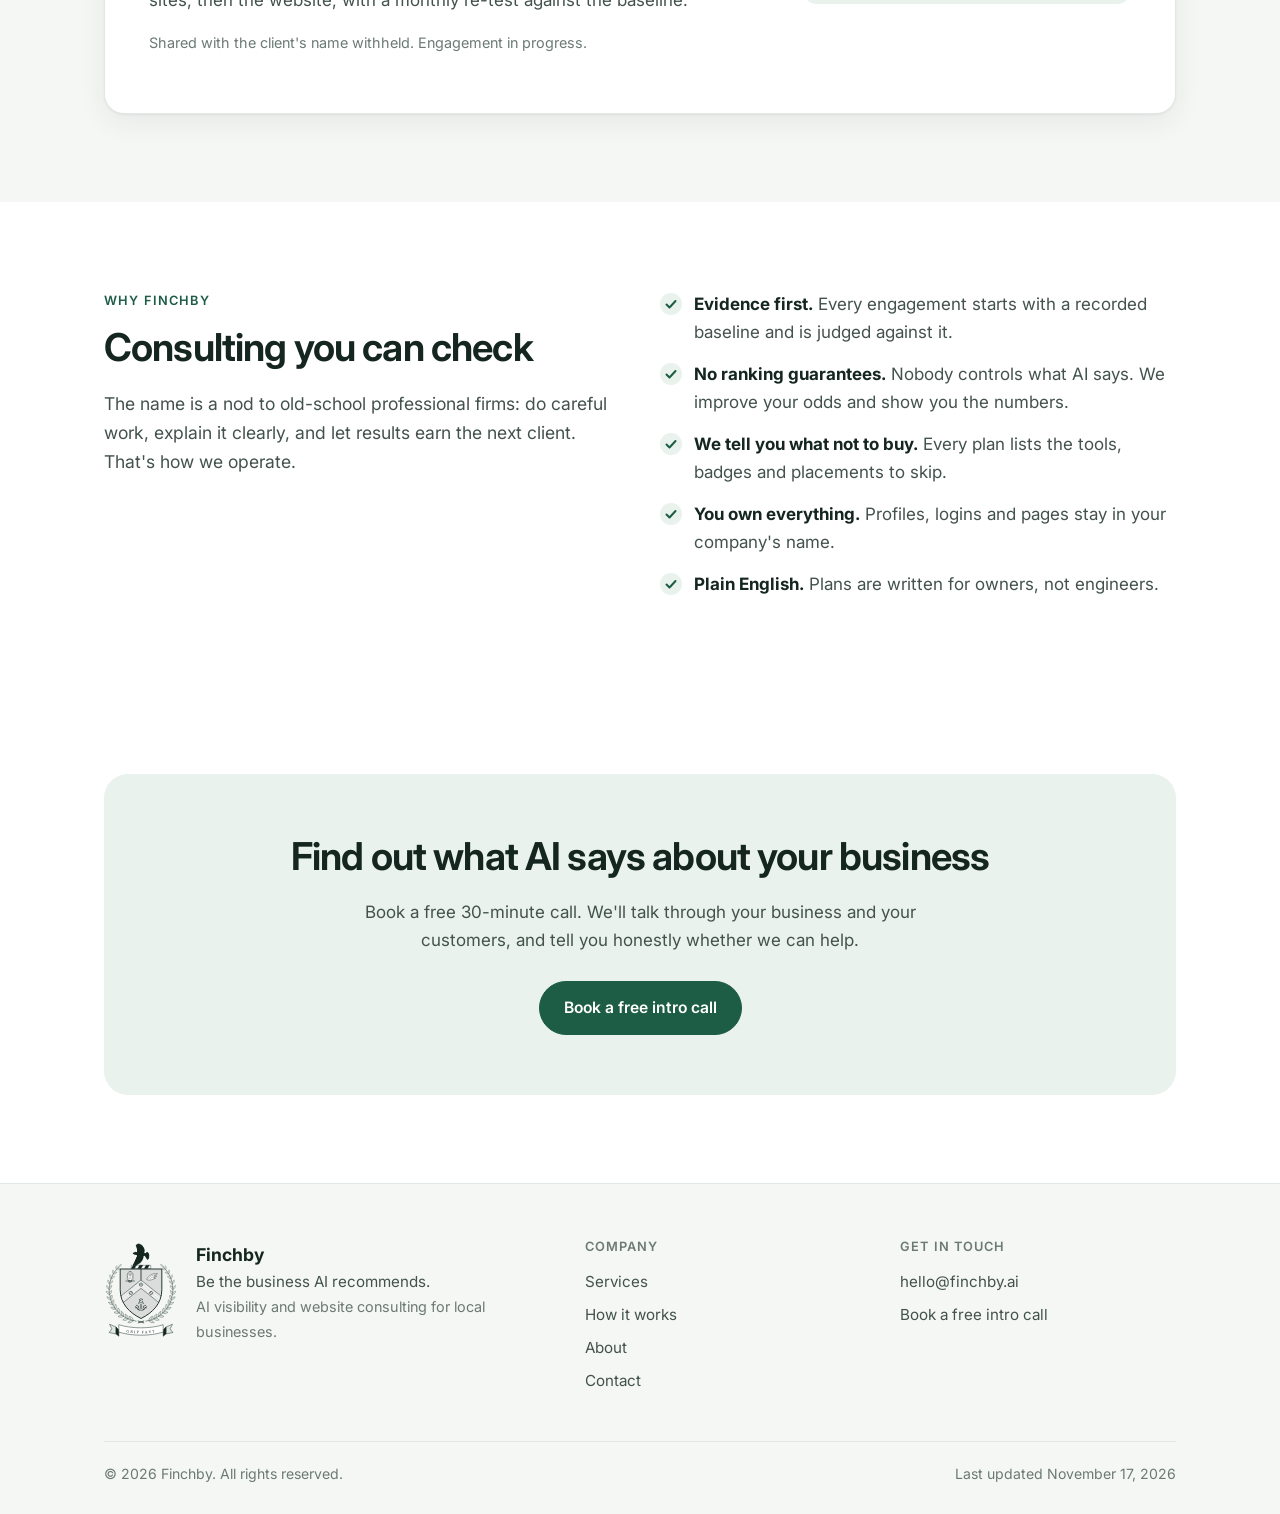
==== commit ad1fcf57: "Merge pull request #1 from stevenuhope-PRO/claude/gifted-feynman-9itzgn Add Finchby website prototyp" ====
--- a/finchby_website_V1/index.html
+++ b/finchby_website_V1/index.html
@@ -329,7 +329,7 @@
   <div class="wrap">
     <div class="cols">
       <div class="foot-brand">
-        <img src="assets/img/crest.svg" alt="The Finchby crest" width="74" height="101">
+        <img src="assets/img/crest.svg" alt="The Finchby crest" width="74" height="99">
         <p><strong>Finchby</strong><br>Be the business AI recommends.<br><span class="small">AI visibility and website consulting for local businesses.</span></p>
       </div>
       <div>
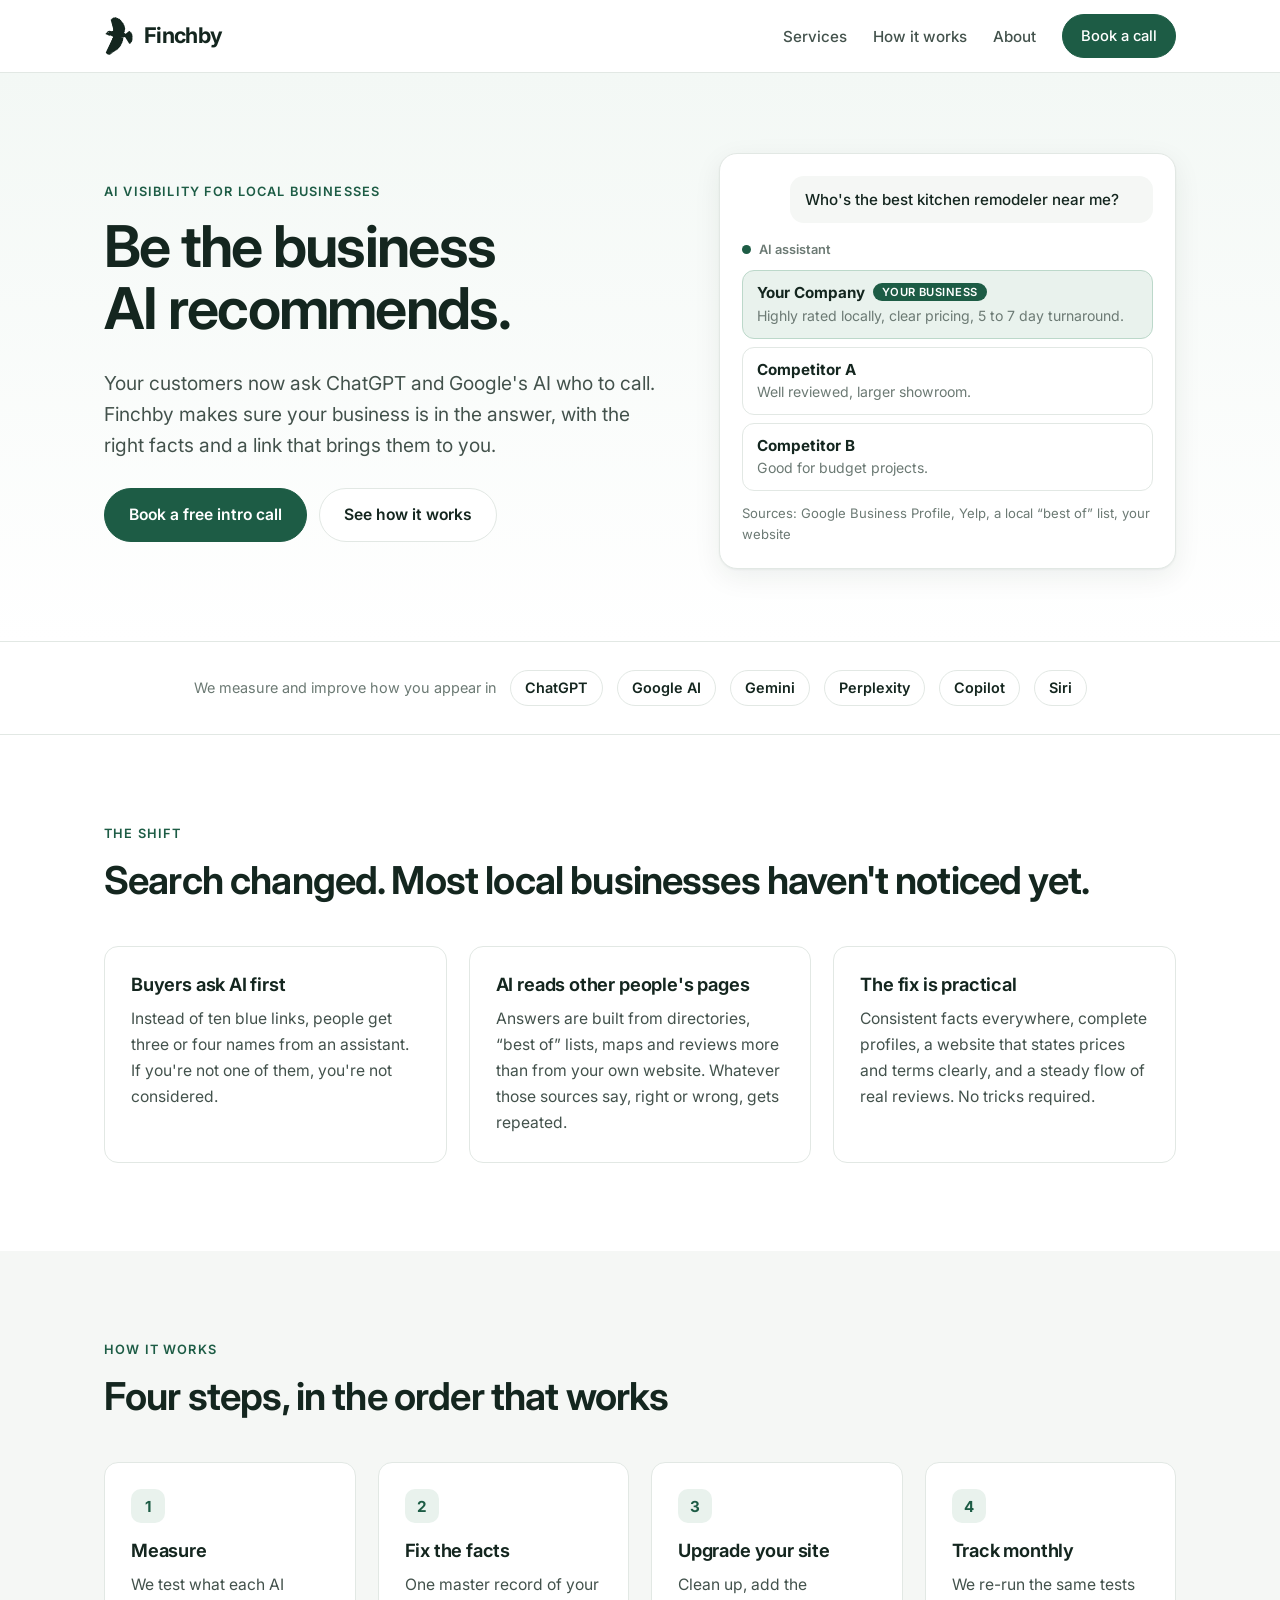
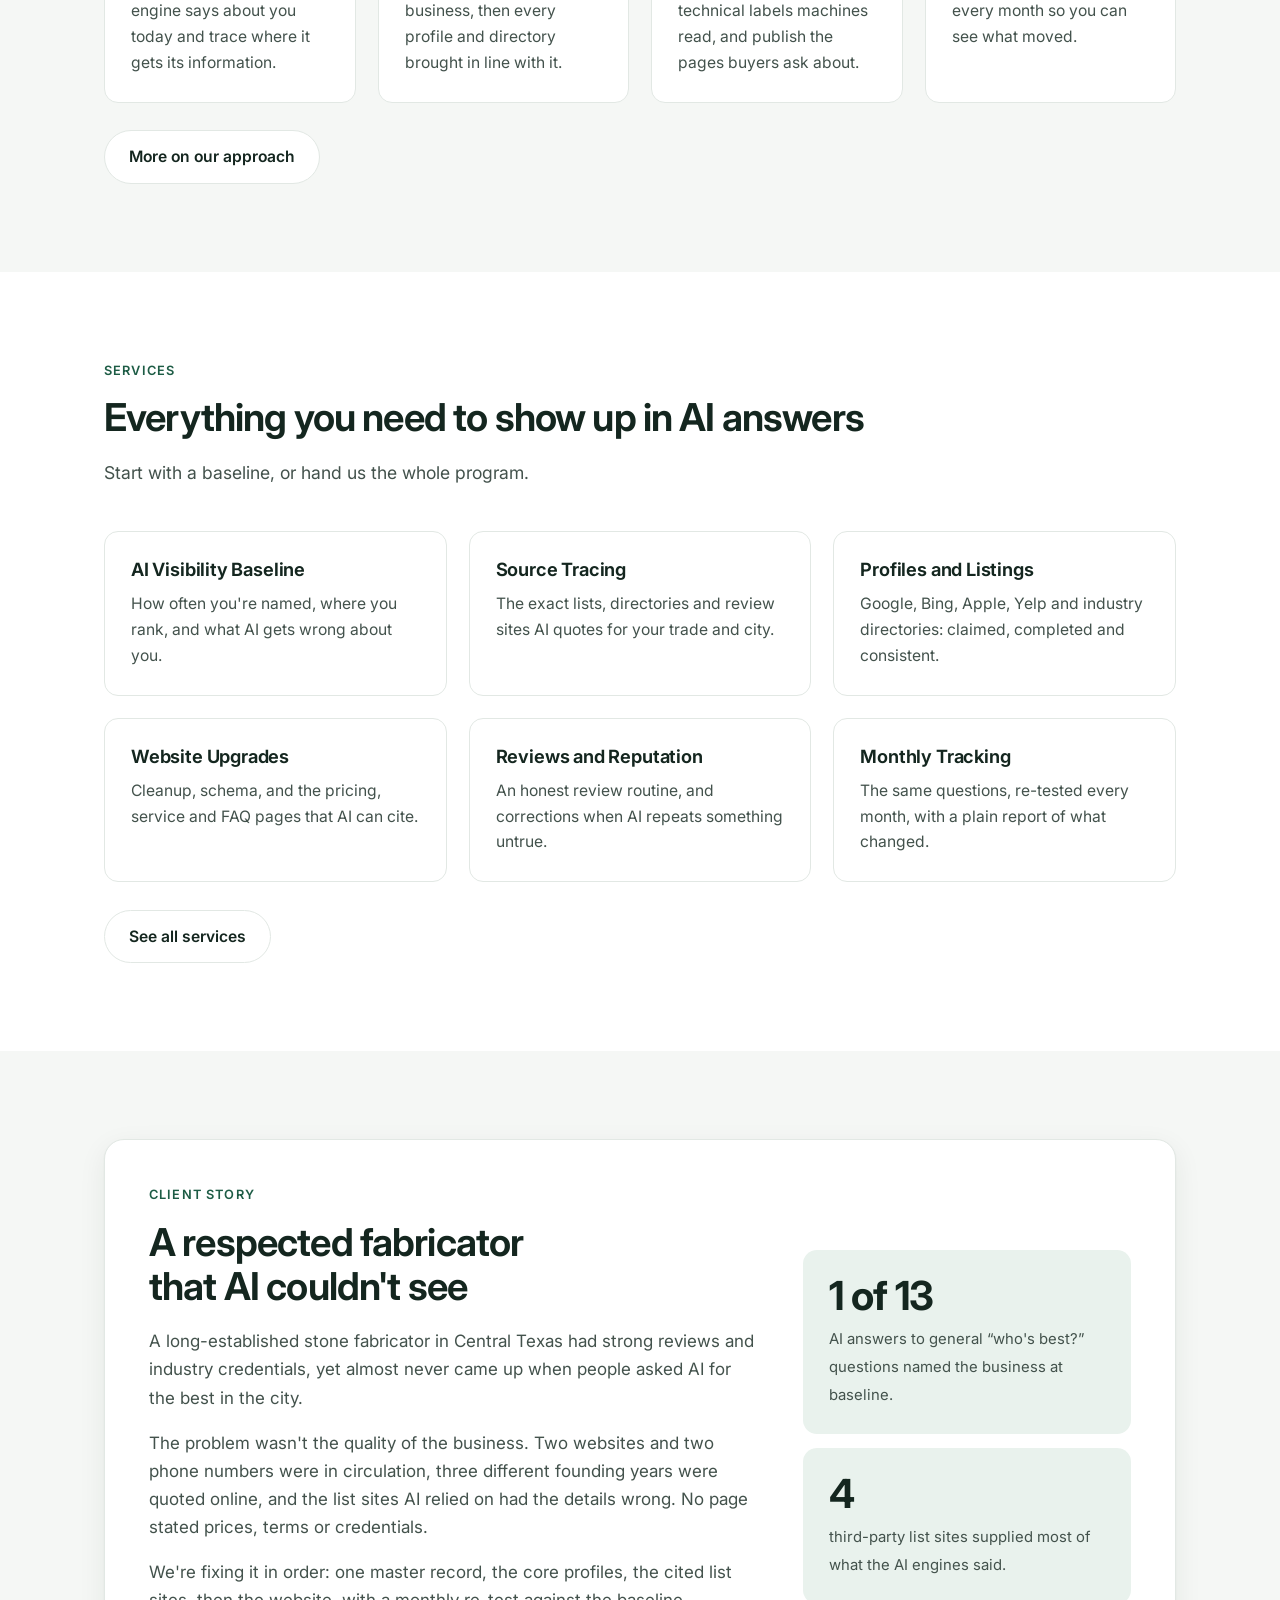
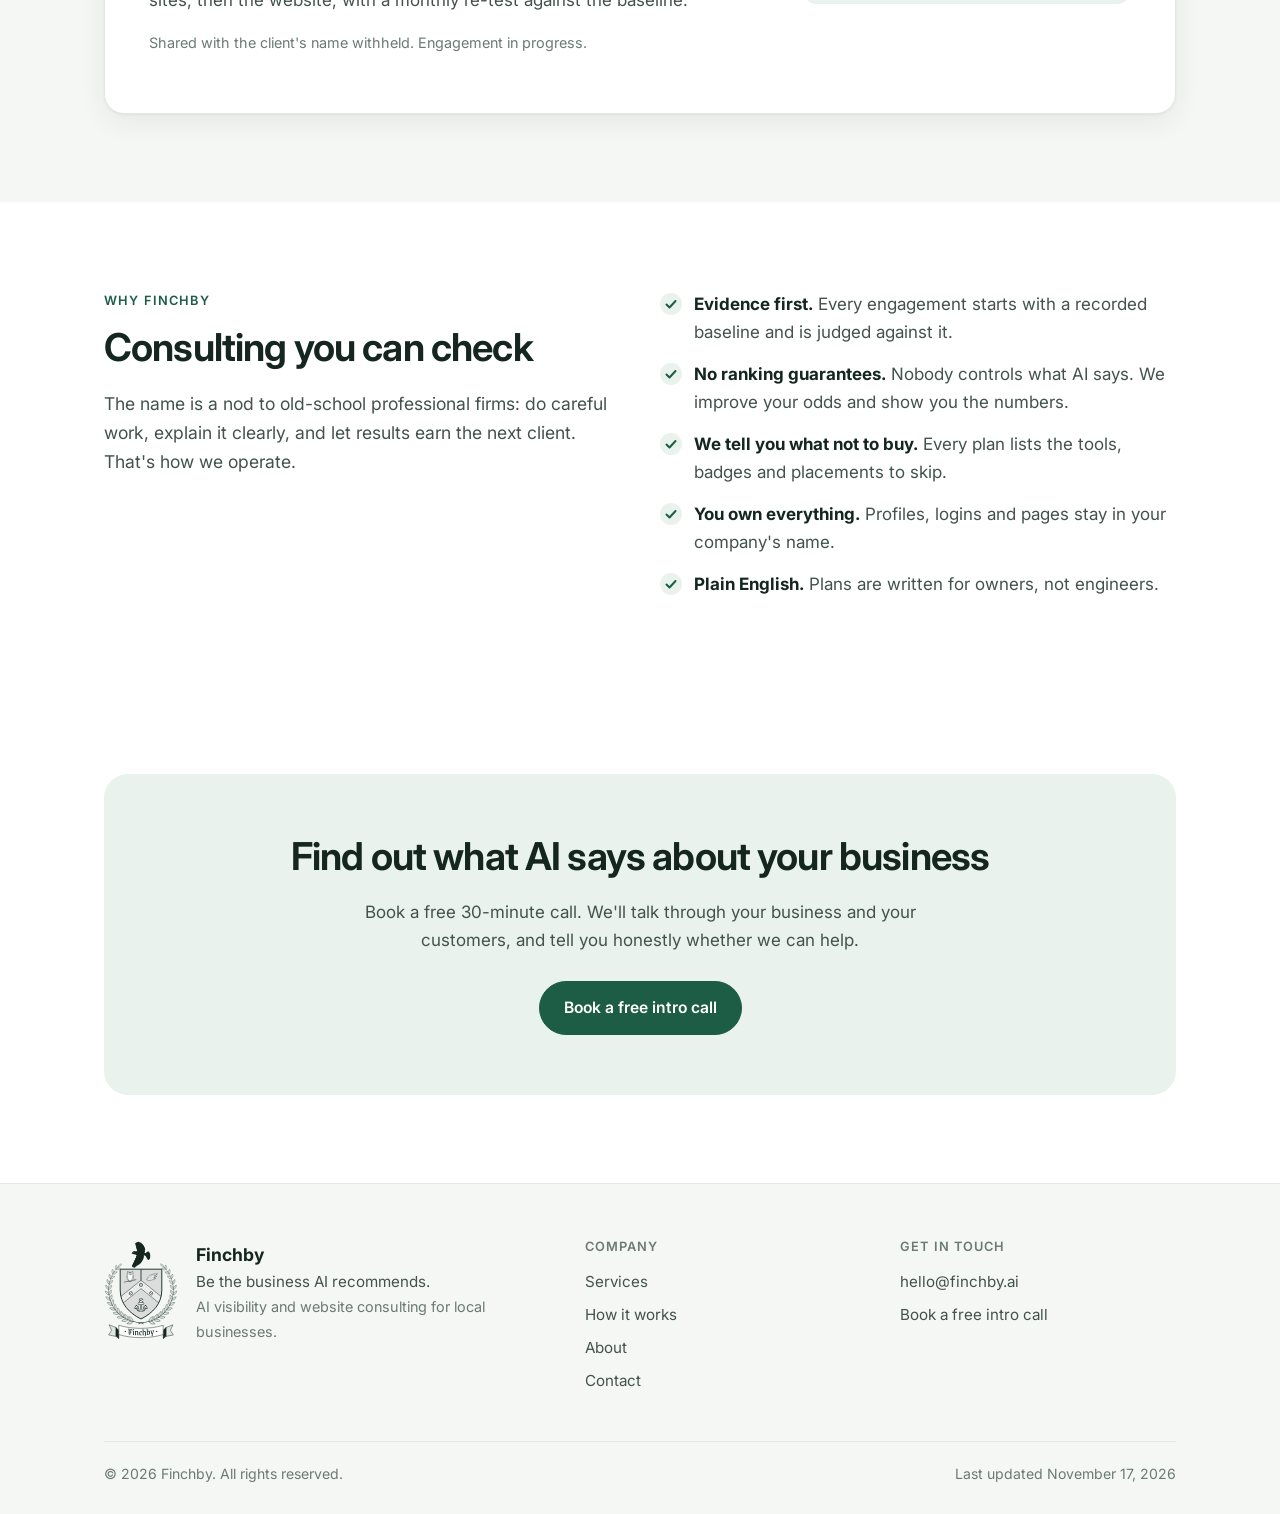
==== commit 13e53e7e: "Merge pull request #2 from stevenuhope-PRO/claude/adoring-mayer-if9ysj Redesign the Finchby crest on" ====
--- a/finchby_website_V1/index.html
+++ b/finchby_website_V1/index.html
@@ -329,7 +329,7 @@
   <div class="wrap">
     <div class="cols">
       <div class="foot-brand">
-        <img src="assets/img/crest.svg" alt="The Finchby crest" width="74" height="99">
+        <img src="assets/img/crest.svg" alt="The Finchby crest" width="74" height="101">
         <p><strong>Finchby</strong><br>Be the business AI recommends.<br><span class="small">AI visibility and website consulting for local businesses.</span></p>
       </div>
       <div>
